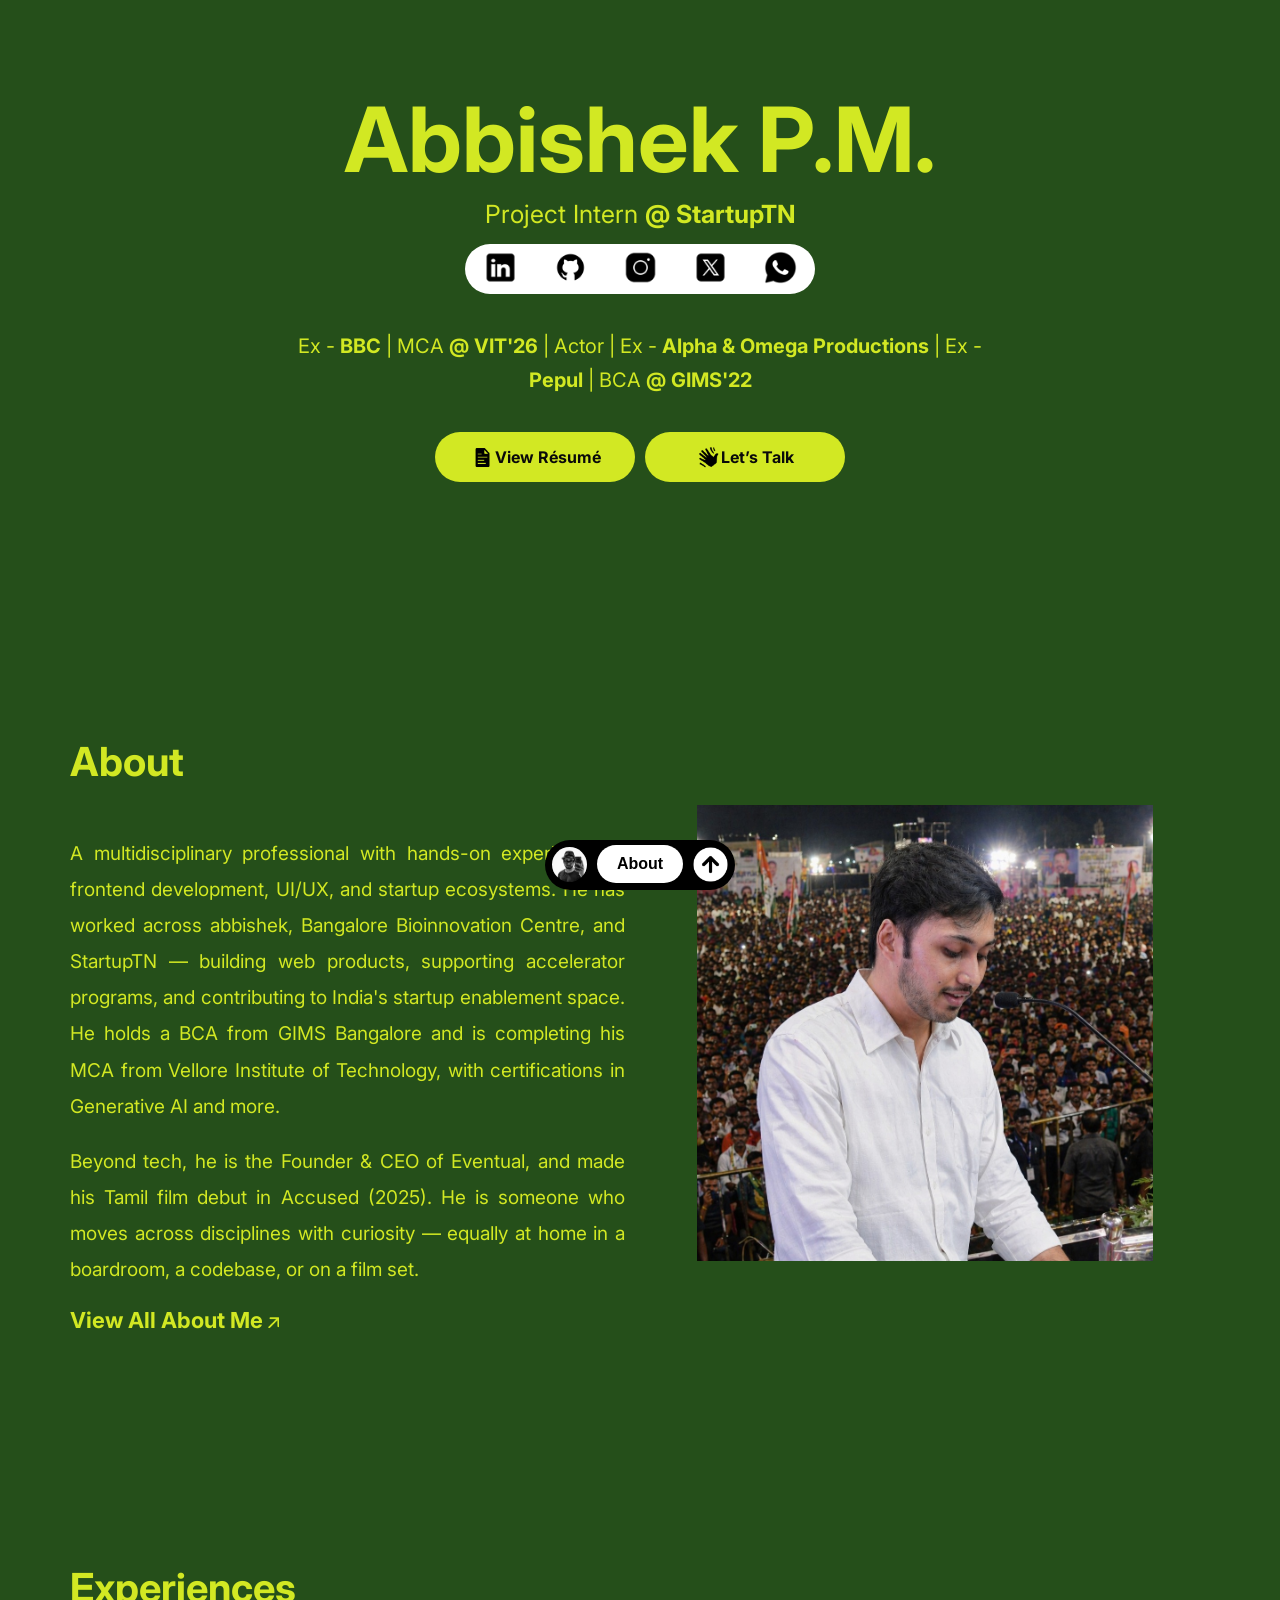
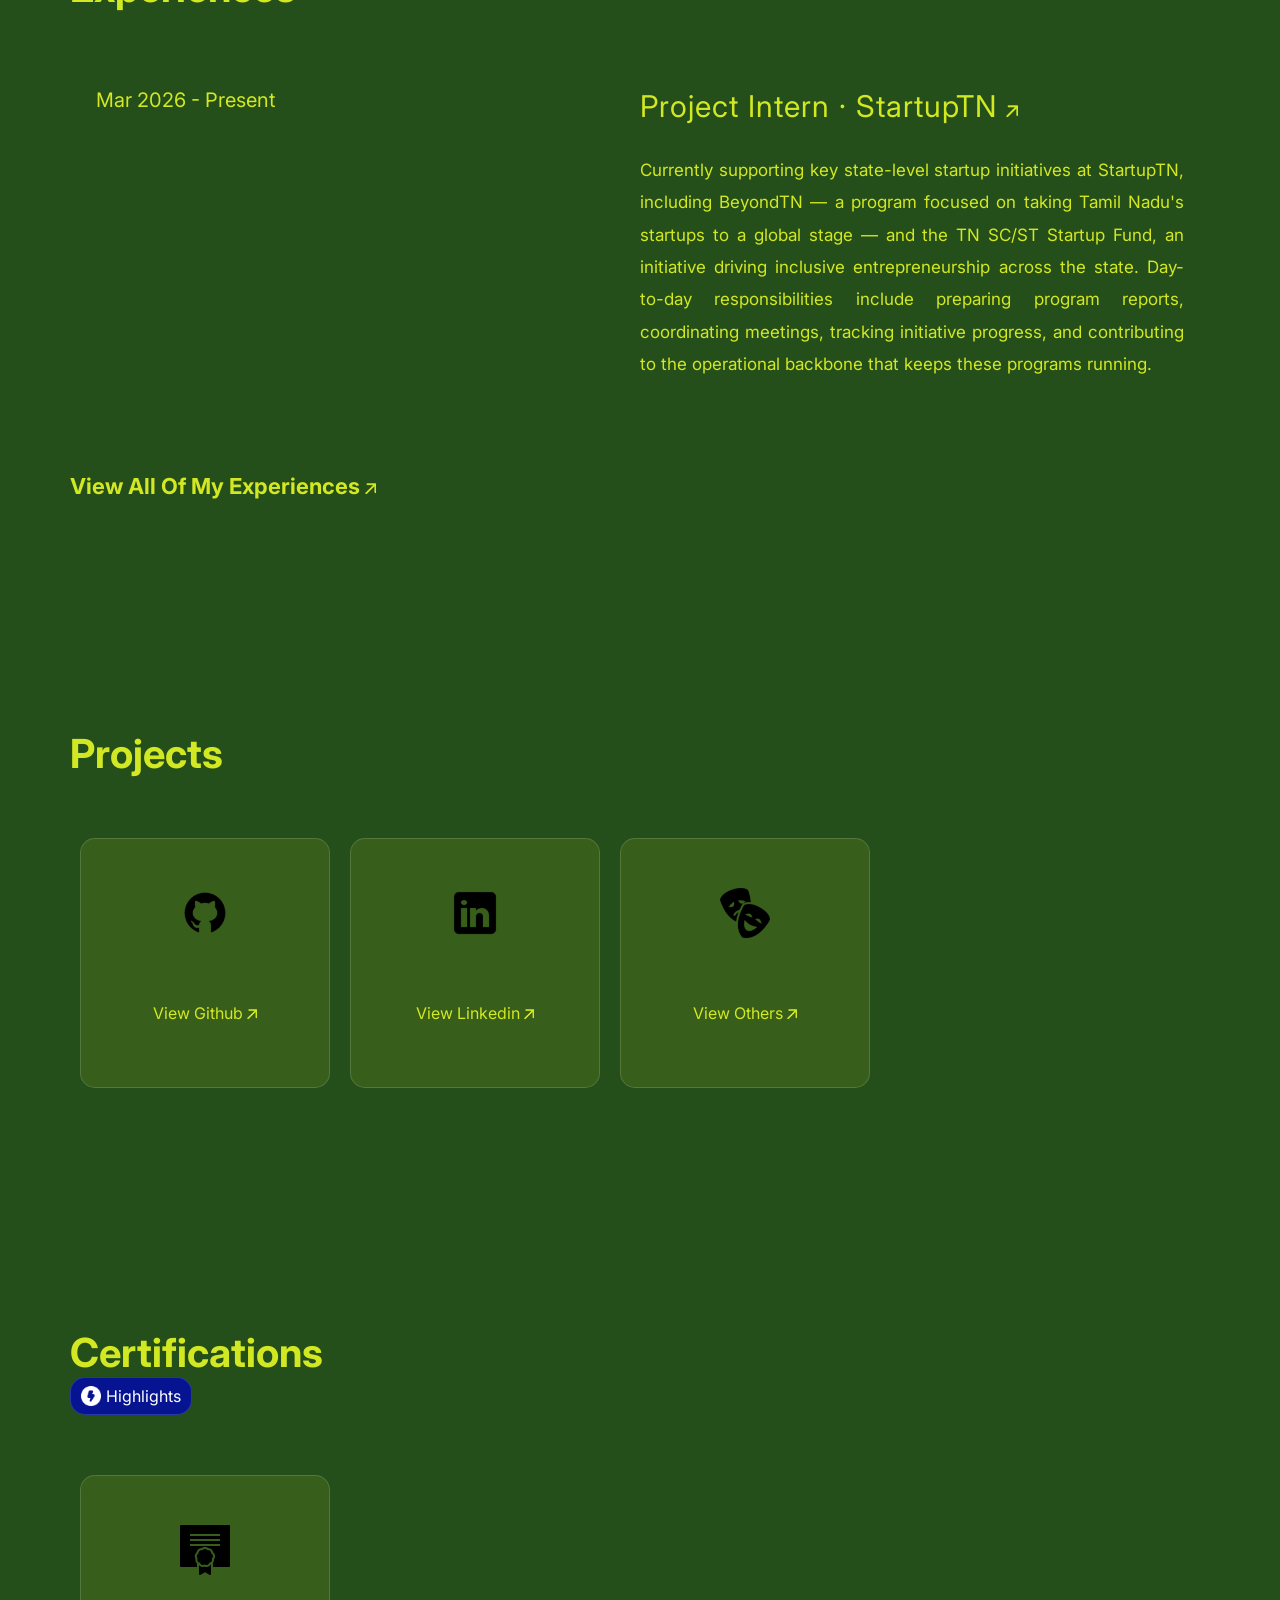
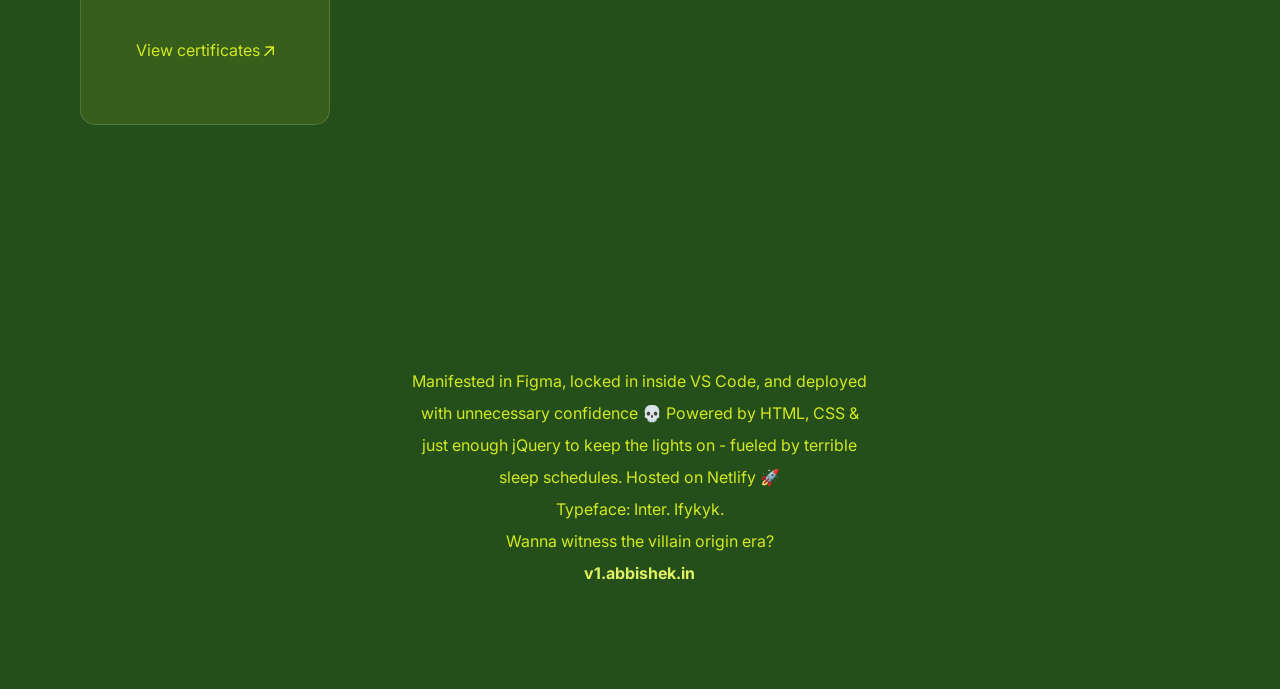
==== index.html @ d68f22e5 "new release" ====
<!DOCTYPE html>
<html lang="en">
<head>
    <meta charset="UTF-8">
    <meta http-equiv="X-UA-Compatible" content="IE=edge">
    <meta name="viewport" content="width=device-width, initial-scale=1.0">
    <title>Abbishek PM</title>
    <!-- Facebook Meta Tags -->
    <meta property="og:url" content="https://abbishek.in/">
    <meta property="og:type" content="website" />
    <meta property="og:site_name" content="Abbishek PM"/>
    <meta property="og:title" content="Abbishek PM">
    <meta property="og:description" content="Works with startups, tech, studies AI, and acts in cinema—clearly ignoring specialization advice because staying in one lane sounded boring.">
    <meta property="og:image" content="https://abbishek.in/images/banner.jpg">
	<!-- If Needed -->
	<meta property="og:locale" content="en_us" />
	<!-- ------ -->
    <!-- Twitter Meta Tags -->
    <meta name="twitter:card" content="summary_large_image">
    <meta name="twitter:domain" value="https://abbishek.in/" />
    <meta name="twitter:url" value="https://abbishek.in/" />
    <meta name="twitter:title" content="Abbishek PM">
    <meta name="twitter:description" content="Works with startups, tech, studies AI, and acts in cinema—clearly ignoring specialization advice because staying in one lane sounded boring.">
    <meta name="twitter:image" content="https://abbishek.in/images/banner.jpg" />
	<link rel="shortcut icon" href="images/favicon.ico" type="image/x-icon">
    <link rel="apple-touch-icon" href="images/apple-touch-icon.png" />
    <link rel="apple-touch-icon" sizes="57x57" href="images/apple-touch-icon-57x57.png" />
    <link rel="apple-touch-icon" sizes="72x72" href="images/apple-touch-icon-72x72.png" />
    <link rel="apple-touch-icon" sizes="76x76" href="images/apple-touch-icon-76x76.png" />
    <link rel="apple-touch-icon" sizes="114x114" href="images/apple-touch-icon-114x114.png" />
    <link rel="apple-touch-icon" sizes="120x120" href="images/apple-touch-icon-120x120.png" />
    <link rel="apple-touch-icon" sizes="144x144" href="images/apple-touch-icon-144x144.png" />
    <link rel="apple-touch-icon" sizes="152x152" href="images/apple-touch-icon-152x152.png" />
    <link rel="apple-touch-icon" sizes="180x180" href="images/apple-touch-icon-180x180.png" />
    <meta name="theme-color" content="#254F1A" />
    <link rel="stylesheet" href="styles.css">
</head>
<body>
<input type="checkbox" id="haptic-checkbox" style="display:none">
<label id="haptic-label" for="haptic-checkbox" style="display:none"></label>
    <header>
        <div class="dynamic-control">
            <div class="dynamic-island">
                <div class="dynamic-flex">
                    <a href="#" class="profile-link"><img src="images/profile.jpeg" alt="profile" draggable="false" /></a>
                    <div class="content-flex">
                        <p class="active dynamic-words">Home</p>
                        <a href="#home">Home</a>
                        <a href="#about">About</a>
                        <a href="#experience">Experience</a>
                        <a href="#projects">Projects</a>
                        <a href="#certifications">Certifications</a>
                    </div>
                    <img src="images/image.png" alt="arrow" draggable="false" class="arrow" />
                </div>
            </div>
        </div>
    </header>
    <section class="boxed-up first-section">
        <h1 id="home">Abbishek P.M.</h1>
        <p class="designation">Project Intern <a href="https://startuptn.in/" target="_blank">@ StartupTN</a></p>
        <div class="contact-content">
            <a href="https://www.linkedin.com/in/abbishekprabhu" target="_blank"><img src="images/linkedin.png" alt="Linkedin" draggable="false" /></a>
            <a href="https://www.github.com/abbishekprabhu" target="_blank"><img src="images/github.png" alt="GitHub" draggable="false" /></a>
            <a href="https://www.instagram.com/abbishekprabhu" target="_blank"><img src="images/instagram.png" alt="Instagram" draggable="false" /></a>
            <a href="https://www.x.com/abbishekoffl" target="_blank"><img src="images/x-twitter.png" alt="x-twitter" draggable="false" /></a>
            <a href="#" id="whatsapp" target="_blank"><img src="images/whatsapp.png" alt="whatsapp" draggable="false" /></a>
        </div>
        <p class="prev-exp">Ex - <a href="https://bioinnovationcentre.com/en" target="_blank" rel="noopener noreferrer">BBC</a> | MCA <a href="https://vit.ac.in/" target="_blank">@ VIT'26</a> | Actor | Ex - <span> Alpha & Omega Productions</span> | Ex - <a href="https://www.abbishek.in/" target="_blank">Pepul</a> | BCA <a href="https://gimsedu.in/">@ GIMS'22</a></p>
        <div class="main-contact-links">
            <a href="Abbishek_Resume_Updated_24092026.pdf" target="_blank"><img src="images/resume.png" alt="Resume"><p>View Résumé</p></a>
            <a href="#" id="gmail" target="_blank"><img src="images/gmail.png" alt="Gmail"><p>Let’s Talk</p></a>
        </div>
    </section>
    <section class="boxed-up second-section">
        <div class="about-div">
            <div class="aboutit">
                <h2 id="about">About</h2>
                <p>A multidisciplinary professional with hands-on experience in frontend development, UI/UX, and startup ecosystems. He has worked across abbishek, Bangalore Bioinnovation Centre, and StartupTN — building web products, supporting accelerator programs, and contributing to India's startup enablement space. He holds a BCA from GIMS Bangalore and is completing his MCA from Vellore Institute of Technology, with certifications in Generative AI and more.</p>
                <p>Beyond tech, he is the Founder & CEO of Eventual, and made his Tamil film debut in Accused (2025). He is someone who moves across disciplines with curiosity — equally at home in a boardroom, a codebase, or on a film set.</p>
                <a href="https://www.linkedin.com/in/abbishekprabhu" target="_blank">View All About Me <img src="images/right-arrow.png" alt="right-arrow" /></a>
            </div>
            <div class="about-img"><img src="images/cover.jpeg" alt="cover" /></div>
        </div>
    </section>
    <section class="boxed-up third-section">
        <h3 id="experience">Experiences</h3>
        <a href="https://startuptn.in/" target="_blank" class="exp">
            <div class="exp-period">
                <p>Mar 2026 - Present</p>
            </div>
            <div class="exp-details">
                <p>Project Intern · StartupTN&nbsp;<img src="images/right-arrow.png" alt="right-arrow" /></p>
                <p>Currently supporting key state-level startup initiatives at StartupTN, including BeyondTN — a program focused on taking Tamil Nadu's startups to a global stage — and the TN SC/ST Startup Fund, an initiative driving inclusive entrepreneurship across the state. Day-to-day responsibilities include preparing program reports, coordinating meetings, tracking initiative progress, and contributing to the operational backbone that keeps these programs running.</p>
            </div>
        </a>
        <!-- <a href="https://eventualhq.netlify.app/" target="_blank" class="exp">
            <div class="exp-period">
                <p>Jan 2024 - Present</p>
            </div>
            <div class="exp-details">
                <p>Founder & CEO · Eventual&nbsp;<img src="images/right-arrow.png" alt="right-arrow" /></p>
                <p>Eventual is redefining real-life social interactions—because meeting people shouldn’t feel like a job interview. 🚀 We help you connect effortlessly at events, social gatherings, and professional meetups without the awkwardness of swiping or small talk rehearsals. Whether you're an introvert, extrovert, or somewhere in between, we make real-world networking fun, easy, and actually useful. Ready to touch grass? 🌿</p>
            </div>
        </a> -->
        <a href="https://www.linkedin.com/in/abbishekprabhu/details/experience/" target="_blank" class="view-all-exp-link">View All Of My Experiences <img src="images/right-arrow.png" alt="right-arrow" /></a>
    </section>
    <section class="boxed-up fourth-section">
        <h4 id="projects">Projects</h4>
        <div class="all-projects">
            <a href="https://www.github.com/abbishekprabhu" target="_blank">
                <img src="images/github.png" alt="github" />
                <p>View Github <img src="images/right-arrow.png" alt="right-arrow" /></p>
            </a>
            <a href="https://www.linkedin.com/in/abbishekprabhu/details/projects" target="_blank">
                <img src="images/linkedin.png" alt="linkedin" />
                <p>View Linkedin <img src="images/right-arrow.png" alt="right-arrow" /></p>
            </a>
            <a href="https://www.abbishek.in/acting" target="_blank">
                <img src="images/acting.png" alt="linkedin" />
                <p>View Others <img src="images/right-arrow.png" alt="right-arrow" /></p>
            </a>
        </div>
    </section>
    <section class="boxed-up fifth-section">
        <h5 id="certifications">Certifications</h5>
        <p class="highlights"><img src="images/thunder.png" alt="higlights" />Highlights</p>
        <div class="all-projects top-la-gap-uh">
            <a href="https://www.linkedin.com/in/abbishekprabhu/details/certifications/" target="_blank">
                <img src="images/certificate.png" alt="linkedin" />
                <p>View certificates <img src="images/right-arrow.png" alt="right-arrow" /></p>
            </a>
        </div>
    </section>
<footer>
  Manifested in Figma, locked in inside VS Code, and deployed with unnecessary confidence 💀  
  Powered by HTML, CSS & just enough jQuery to keep the lights on - fueled by terrible sleep schedules.  
  Hosted on Netlify 🚀  
  <span style="display: block;">Typeface: Inter. Ifykyk.</span>  
  <span>Wanna witness the villain origin era? 
    <a href="https://v1.abbishek.in" target="_blank" style="display: block; text-decoration: none; color: var(--third-color); font-weight: bold;">v1.abbishek.in</a>
  </span>
</footer>    <script src="https://cdnjs.cloudflare.com/ajax/libs/jquery/3.3.1/jquery.min.js"></script>
    <!-- <script>
        $(document).ready(function() {
            function updateSectionTitle() {
                var compensation = $(window).height() / 1;
                var home = ($('#home').offset().top) - compensation;
                var About = ($('#about').offset().top) - compensation;
                var experience = ($('#experience').offset().top) - compensation;
                var projects = ($('#projects').offset().top) - compensation;
                var certifications = ($('#certifications').offset().top) - compensation;
                var footer = ($('footer').offset().top) - compensation;
                var scrollPos = $(document).scrollTop();
    
                var newText = '';
                if (scrollPos < About) {
                    newText = 'Home';
                } else if (scrollPos >= About && scrollPos < experience) {
                    newText = 'About';
                } else if (scrollPos >= experience && scrollPos < projects) {
                    newText = 'Experience';
                } else if (scrollPos >= projects && scrollPos < certifications) {
                    newText = 'Projects';
                } else if (scrollPos >= certifications && scrollPos < footer) {
                    newText = 'Certifications';
                } else {
                    newText = 'Thank you :)';
                }
    
                var $sectionTitle = $('.dynamic-words');
    
                if ($sectionTitle.text() !== newText) {
                    $sectionTitle.addClass('fade-out');
    
                    setTimeout(function() {
                        $sectionTitle.text(newText).removeClass('fade-out').addClass('fade-in');
                    }, 300); // match the duration of the fade-out transition
    
                    setTimeout(function() {
                        $sectionTitle.removeClass('fade-in');
                    }, 600); // complete fade-in transition
                }
            }
            updateSectionTitle();
    
            $(document).scroll(function() {
                updateSectionTitle();
            });
        });
        
        // -------------------------------------

        $(document).ready(function() {
    // Function to toggle animation on arrow and dynamic island
    function toggleAnimation() {
        $('.arrow').toggleClass('animate');
        $('.dynamic-island').toggleClass('animate');
    }

    // Event listener for clicking on the arrow or dynamic-control
    $('.arrow, .dynamic-control').click(function(event) {
        event.stopPropagation(); // Prevent the event from bubbling up to the body
        toggleAnimation();
    });

    // Event listener for clicking on the body to reverse the animation
    $('body').click(function() {
        if ($('.dynamic-island').hasClass('animate')) {
            toggleAnimation();
        }
    });
});
    </script> -->
<script>
    const trigger = () => {
        if ('vibrate' in navigator) navigator.vibrate(8); // Android
        else document.getElementById('haptic-label').click(); // iOS
    }

    $(document).ready(function() {

        $('a, button').on('click', function() {
            trigger();
        });

        // -------------------------------------

        function updateSectionTitle() {
            var compensation = $(window).height() / 1;
            var home = ($('#home').offset().top) - compensation;
            var About = ($('#about').offset().top) - compensation;
            var experience = ($('#experience').offset().top) - compensation;
            var projects = ($('#projects').offset().top) - compensation;
            var certifications = ($('#certifications').offset().top) - compensation;
            var footer = ($('footer').offset().top) - compensation;
            var scrollPos = $(document).scrollTop();

            var newText = '';
            if (scrollPos < About) {
                newText = 'Home';
            } else if (scrollPos >= About && scrollPos < experience) {
                newText = 'About';
            } else if (scrollPos >= experience && scrollPos < projects) {
                newText = 'Experience';
            } else if (scrollPos >= projects && scrollPos < certifications) {
                newText = 'Projects';
            } else if (scrollPos >= certifications && scrollPos < footer) {
                newText = 'Certifications';
            } else {
                newText = 'Thank you :)';
            }

            var $sectionTitle = $('.dynamic-words');

            if ($sectionTitle.text() !== newText) {
                $sectionTitle.addClass('fade-out');

                setTimeout(function() {
                    $sectionTitle.text(newText).removeClass('fade-out').addClass('fade-in');
                }, 300);

                setTimeout(function() {
                    $sectionTitle.removeClass('fade-in');
                }, 600);
            }
        }
        updateSectionTitle();

        $(document).scroll(function() {
            updateSectionTitle();
        });

        // -------------------------------------

        function toggleAnimation() {
            $('.arrow').toggleClass('animate');
            $('.dynamic-island').toggleClass('animate');
        }

        // Haptic on arrow and dynamic-control click
        $('.arrow, .dynamic-control').click(function(event) {
            event.stopPropagation();
            trigger();
            toggleAnimation();
        });

        $('body').click(function() {
            if ($('.dynamic-island').hasClass('animate')) {
                toggleAnimation();
            }
        });

    });
</script>
<script>
        const whatsappButton = document.getElementById("whatsapp"),
    gmailButton = document.getElementById("gmail"),
    whatsappNumber = "+919611631086",
    whatsappText = "Hi Abbishek, I am",
    gmailAddress = "abbishekpm@gmail.com",
    gmailSubject = "Job Opportunity in [Your Company Name]",
    gmailBody = "Hello Abbishek, ";
whatsappButton.addEventListener("click", function () {
    let e = `https://wa.me/+919611631086?text=${encodeURIComponent("Hi Abbishek, I am")}`;
    window.open(e, "_blank");
}),
    gmailButton.addEventListener("click", function () {
        let e = `mailto:abbishekpm@gmail.com?subject=${encodeURIComponent("Job Opportunity in [Your Company Name]")}&body=${encodeURIComponent("Hello Abbishek, ")}`;
        window.open(e, "_blank");
    });
    </script>
    <script>
         document.addEventListener("contextmenu", (e) => e.preventDefault()),
    document.addEventListener("keydown", function (e) {
        e.ctrlKey && 83 === e.keyCode && e.preventDefault();
    }),
    document.addEventListener("keydown", function (e) {
        e.metaKey && 83 === e.keyCode && e.preventDefault();
    });

    </script>
</body>
</html>
---- styles.css ----
@import url('https://fonts.googleapis.com/css2?family=Inter:ital,opsz,wght@0,14..32,100..900;1,14..32,100..900&display=swap');

*, ::after, ::before
{
box-sizing: border-box;
}
html, body
{
    margin: 0;
    padding: 0;
		scroll-behavior: smooth;
}
:root
{
    --primary-color:#D2E823;
    --secondary-color:#254F1A;
    --third-color: #E0F162;
    --fourth-color: #0a0a0a;
    --fifth-color: #fff;
    --primary-background: #254F1A;
    --secondary-background:#D2E823;
    --third-background: #fff;
    --fourth-background: rgba(210, 232, 35, 0.1);
    --fifth-background: #061492;
    --border-background: rgba(255, 255, 255, 0.15);
}
body
{
    font-family: 'Inter', sans-serif;
    color: var(--primary-color);
    background: var(--primary-background)
}
.boxed-up {
    width: 100%;
    margin-left: auto;
    margin-right: auto;
    overflow: hidden;
  }
@media (min-width: 280px) {
    .boxed-up {
      max-width: 279px;
    }
}
@media (min-width: 375px) {
    .boxed-up {
      max-width: 340px;
    }
}
@media (min-width: 480px) {
    .boxed-up {
      max-width: 440px;
    }
}
  @media (min-width: 576px) {
    .boxed-up {
      max-width: 540px;
    }
  }
  @media (min-width: 768px) {
    .boxed-up {
      max-width: 720px;
    }
  }
  @media (min-width: 992px) {
    .boxed-up {
      max-width: 960px;
    }
  }
  @media (min-width: 1200px) {
    .boxed-up {
      max-width: 1140px;
    }
  }
  @media (min-width: 1400px) {
    .boxed-up {
      max-width: 1320px;
    }
  }
  /* --------------------------------------------- */
  .dynamic-control
{
    position: fixed;
    bottom: 0;
    text-align: center;
    text-align: -webkit-center;
    margin: 10px auto 10px auto;
    left: 0;
    right: 0;
    width: fit-content;
}
.dynamic-island
{
    background: black;
    width: auto;
    height: 50px;
    overflow: hidden;
    border-radius: 25px;
    transition: width 0.4s ease, height 0.4s ease, all 700ms cubic-bezier(0.32, 0.7, 0.22, 1.2);
    animation: growIn 0.3s ease-in-out;
    transform: scale(1);
}
.dynamic-island.animate {
    transition: all 700ms cubic-bezier(0.32, 0.7, 0.22, 1.2);
    transform: scale(1.07);
    width: 400px;
    height: 250px;
}
.dynamic-island:hover
{
    transform: scale(1.05);
    transition: all 700ms cubic-bezier(0.32, 0.7, 0.22, 1.2);
}
@keyframes growIn {
    from {
      width: 0;
      height: 0;
    }
    to {
      width: auto;
      height: 50px;
    }
  }
.dynamic-flex
{
    display: flex;
    justify-content: center;
    align-items: center;
}
.profile-link
{
    text-decoration: none;
    margin: 7px auto auto 7px;
}
.profile-link img
{
    width: 35px;
    border-radius: 100%;
}
.content-flex
{
    display: flex;
    justify-items: center;
    align-items: center;
    flex-direction: column;
    width: 100%;
}
.content-flex a
{
    text-decoration: none;
    color: white;
    font-family: sans-serif;
    margin-top: 7px;
    width: 100%;
    align-content: center;
    height: 30px;
    transform: scale(1);
    transition: all 700ms cubic-bezier(0.32, 0.7, 0.22, 1.2);
}
.content-flex a:hover
{
    background: #fff;
    color: #0a0a0a;
    transform: scale(1.1);
    transition: all 700ms cubic-bezier(0.32, 0.7, 0.22, 1.2);
    border-radius: 50px;
}
.arrow
{
    margin: 7px 7px auto auto;
    width: 35px;
    cursor: pointer;
    transition: transform 0.4s ease;
}
.arrow.animate {
    transform: rotate(180deg);
    
}
.active
{
    font-family: sans-serif;
    background: white;
    color: black;
    font-weight: bold;
    margin: 5px 10px;
    padding: 10px 20px;
    border-radius: 100px;
    transition: 0.2s linear;
    cursor: default;
}

.dynamic-words {
    font-family: sans-serif;
    background: white;
    color: black;
    font-weight: bold;
    margin: 5px 10px;
    padding: 10px 20px;
    border-radius: 100px;
    transform-origin: center;
    transition: transform 0.3s ease, opacity 0.3s ease;
    opacity: 1;
    transform: scale(1);
}

.dynamic-words.fade-out {
    transform: scale(0.8);
    opacity: 0;
}

.dynamic-words.fade-in {
    transform: scale(1);
    opacity: 1;
}
  /* --------------------------------------------- */
.first-section
{
  margin: 80px auto 200px auto;
}
.second-section, .third-section, .fourth-section, .fifth-section
{
  margin: 230px auto;
}
h1
{
  font-size: 90px;
  text-align: center;
  margin: 5px auto;
}
.designation
{
  text-align: center;
  font-size: 25px;
  margin: 0;
}
.designation a
{
  text-decoration: none;
  color: var(--primary-color);
  font-weight: bold;
  cursor: pointer;
}
.contact-content
{
  display: flex;
  justify-content: space-around;
  align-items: center;
  background: var(--third-background);
  width: 350px;
  margin: 15px auto;
  min-height: 50px;
  border-radius: 100px;
}
.contact-content a
{
  text-decoration: none;
}
.contact-content a img
{
  width: 33px;
}
.prev-exp
{
  font-size: 20px;
  text-align: center;
  width: 60%;
  margin: 35px auto;
  line-height: 1.7;
}
.prev-exp a,.prev-exp span
{
  text-decoration: none;
  color: var(--primary-color);
  font-weight: bold;
  cursor: pointer;
}
.main-contact-links
{
  display: flex;
  justify-content: center;
  align-items: center;
  margin: 25px 0px;
}
.main-contact-links a
{
  display: flex;
  justify-content: center;
  align-items: center;
  text-decoration: none;
  color: var(--fourth-color);
  background: var(--secondary-background);
  min-width: 200px;
  min-height: 50px;
  border-radius: 100px;
  margin: 0px 5px;
  transition: 0.2s linear;
}
.main-contact-links a:hover
{
  background: var(--third-background);
  transition: 0.2s linear;
}
.main-contact-links a img
{
  width: 25px;
}

.main-contact-links a p
{
  margin: 0;
  font-weight: bold;
}
h2, h3, h4, h5
{
  font-size: 40px;
  margin: 0 0 50px 0;
}
.about-div
{
  display: flex;
  justify-content: center;
  align-items: center;
}
.aboutit
{
width: 50%;
padding: 0px 15px 0px 0px;
}
.aboutit p
{
  font-size: 19px;
  line-height: 1.9;
  text-align: justify;
}
.about-img
{
  width: 50%;
  text-align: center;
}
.about-img img
{
  width: 80%;
}
.aboutit a, .view-all-exp-link
{
  text-decoration: none;
  color: var(--primary-color);
  font-weight: 700;
  font-size: 22px;
  transition: 0.2s linear;

}
.aboutit a:hover, .view-all-exp-link:hover
{
  color: var(--fifth-color);
  transition: 0.2s linear;
}
.aboutit a:hover img, .view-all-exp-link:hover img
{
  filter: brightness(0) saturate(100%) invert(100%) sepia(0%) saturate(1%) hue-rotate(271deg) brightness(105%) contrast(101%);
  transform: translate3d(5px, -5px, 0px);
  transition: 0.2s linear;
}
.aboutit a img, .view-all-exp-link img
{
  width: 11px;
  transition: 0.2s linear;
}
.exp
{
  display: flex;
  justify-content: center;
  align-items: flex-start;
  margin: 0px 0px 50px 0px;
  transition: 0.2s linear;
  cursor: pointer;
  padding: 25px;
  border-radius: 35px;
  text-decoration: none;
  color: var(--primary-color);
  border: solid 0.5px var(--primary-background);
}
.exp:hover
{
  background: var(--fourth-background);
  transition: 0.2s linear;
  border-radius: 35px;
  border: solid 0.5px var(--border-background);
}
.exp:hover .exp-details p img
{
  transform: translate3d(5px, -5px, 0px);
  transition: 0.2s linear;
}
.exp-period, .exp-details
{
  width: 50%;
}
.exp-details p img
{
  width: 12px;
  transition: 0.2s linear;
}
.exp-period p
{
  font-size: 20px;
  margin-top: 0;
}
.exp-details p:first-child
{
  font-size: 30px;
  margin-top: 0;
  letter-spacing: 1px;
  transition: 0.2s linear;
}
.exp-details p:last-child
{
  font-size: 17px;
  margin-top: 0;
  line-height: 1.9;
  text-align: justify;
}
.all-projects
{
  display: flex;
  justify-content: flex-start;
  align-items: center;
  transition: 0.2s linear;
}
.all-projects a
{
  display: flex;
  justify-content: space-evenly;
  align-items: center;
  flex-direction: column;
  text-decoration: none;
  color: var(--primary-color);
  margin: 10px;
  background: var(--fourth-background);
  width: 250px;
  height: 250px;
  border-radius: 15px;
  border: solid 0.5px var(--border-background);
  transition: 0.2s linear;
}
.all-projects a:hover
{
  background: var(--border-background);
  transform: translateY(-25px);
  transition: 0.2s linear;
}
.all-projects a p
{
  transition: 0.2s linear;
}
.all-projects a:hover p
{
  color: var(--fourth-color);
  transition: 0.2s linear;
}
.all-projects a:hover p img
{
  filter: brightness(0) saturate(100%) invert(0%) sepia(100%) saturate(0%) hue-rotate(244deg) brightness(97%) contrast(103%);
  transition: 0.2s linear;
  transform: translate3d(2px, -2px, 0px);
}
.all-projects a img
{
  width: 50px;
}
.all-projects p img
{
  width: 10px;
  transition: 0.2s linear;

}
.highlights
{
  background: var(--fifth-background);
  color: var(--fifth-color);
  display: flex;
  justify-content: flex-start;
  align-items: center;
  width: fit-content;
  padding: 8px 10px;
  border-radius: 15px;
  margin: 0;
  border: solid 0.5px var(--border-background);
  transition: 0.2s linear;
}
.highlights img
{
  width: 20px;
  margin: 0px 5px 0px 0px;
  transition: 0.2s linear;
}
.highlights:hover img
{
    animation: spin 2s linear infinite;
    transition: 0.2s linear;
}
@keyframes spin {
  from {
    transform: rotateY(0deg);
  }

  to {
    transform: rotateY(360deg);
  }
}
h5
{
  margin-bottom: 0px;
}
.top-la-gap-uh
{
  margin-top: 50px;
}
footer
{
    text-align: center;
    width: 36%;
    line-height: 2;
    margin: auto auto 100px auto;
}
@media (max-width: 1200px) {
  footer
  {
    width: 43%;
  }
  .prev-exp
  {
    width: 70%;
  }
  .aboutit p 
  {
    font-size: 16px;
  }
  .aboutit a, .view-all-exp-link 
  {
    font-size: 18px;
  }
  .about-img img {
    width: 90%;
}
}
@media (max-width: 992px)
{
  .prev-exp 
    {
        width: 83%;
    }
    .about-div
    {
      display: block;
    }
    .aboutit, .about-img
    {
      width: 100%;
      margin: 50px 0;
    }
    .about-img img
    {
      width: 60%;
    }
    .exp
    {
      display: block;
    }
    .exp-period, .exp-details
    {
      width: 100%;
    }
    .second-section, .third-section, .fourth-section, .fifth-section 
    {
    margin: 100px auto;
    }
    footer 
    {
      width: 51%;
    }
    .first-section 
    {
    margin: 80px auto 100px auto;
    }
}
@media (max-width: 768px)
{
  h1 
  {
    font-size: 50px;
  }
  .designation 
  {
    font-size: 17px;
  }
  .contact-content a img 
  {
    width: 20px;
  }
  .contact-content 
  {
    width: 220px;
    min-height: 35px;
  }
  .prev-exp 
  {
    font-size: 14px;
    margin: 10px auto;
  }
  .main-contact-links a 
  {
    min-width: 150px;
    min-height: 40px;
  }
  .main-contact-links a p 
  {
    font-size: 14px;
  }
  .main-contact-links a img 
  {
    width: 20px;
  }
    .aboutit p 
    {
      font-size: 14px;
    }
    .aboutit a, .view-all-exp-link 
    {
        font-size: 16px;
    }
    .about-img img 
    {
        width: 100%;
    }
    h2, h3, h4, h5 
    {
    font-size: 30px;
    margin: 0 0 25px 0;
    }
    .second-section, .third-section, .fourth-section, .fifth-section 
    {
        margin: 50px auto;
    }
    .exp-period p 
    {
    font-size: 15px;
    }
    .exp-details p:first-child 
    {
    font-size: 20px;
    }
    .exp-details p img 
    {
    width: 10px;
    }
    .aboutit a img, .view-all-exp-link img 
    {
    width: 9px;
    }
    .exp-details p:last-child 
    {
    font-size: 13px;
    }
    .exp
    {
      margin: 0px 0px 15px 0px;
    }
    .all-projects
    {
      flex-wrap: wrap;
    }
    footer
    {
      font-size: 12px;
    }
    .all-projects a p 
    {
    font-size: 12px;
    }
    .all-projects p img 
    {
    width: 7px;
    }
    .highlights
    {
      font-size: 12px
    }
    .highlights img
    {
      width: 15px;
    }
}
 @media (max-width: 576px)
{
  .prev-exp 
  {
        font-size: 15px;
  }
     .all-projects 
     {
      justify-content: center;
    }
    h2, h3, h4, h5
    {
      text-align: center;
    }
    .highlights
    {
      margin: auto;
    }
    h5 
    {
      margin: 0;
    }
    footer 
    {
      width: 67%;
    }
  }
  @media (max-width: 480px)
  {
    .prev-exp 
    {
        width: 100%;
        font-size: 14px;
    }
    .aboutit, .about-img
    {
      text-align: center;
    }
    .view-all-exp-link
    {
      text-align: center;
      width: 100%;
      display: block;
    }
    .exp
    {
      border: solid 0.5px var(--border-background);
    }
    footer
    {
      width: 80%;
    }
    .aboutit
    {
      padding: 0;
    }
    iframe
    {
      width: 100%;
    }
  }
  @media (max-width: 375px) 
  {
    h1 
    {
      font-size: 30px;
    }
    .designation 
    {
        font-size: 11px;
    }
    .prev-exp 
    {
      font-size: 11px;
    }
    .main-contact-links a 
    {
        min-width: 110px;
        min-height: 30px;
    }
    .main-contact-links a p 
    {
        font-size: 10px;
    }
    .main-contact-links a img 
    {
        width: 15px;
    }
    .aboutit p 
    {
        font-size: 11px;
    }
    .aboutit a, .view-all-exp-link 
    {
        font-size: 13px;
    }
    .aboutit a img, .view-all-exp-link img 
    {
        width: 6px;
    }
    .exp-period p 
    {
        font-size: 12px;
    }
    .exp-details p:first-child 
    {
        font-size: 14px;
    }
    .exp-details p:last-child 
    {
        font-size: 11px;
    }
    .exp-details p img 
    {
        width: 7px;
    }
    footer 
    {
        width: 100%;
    }
  }
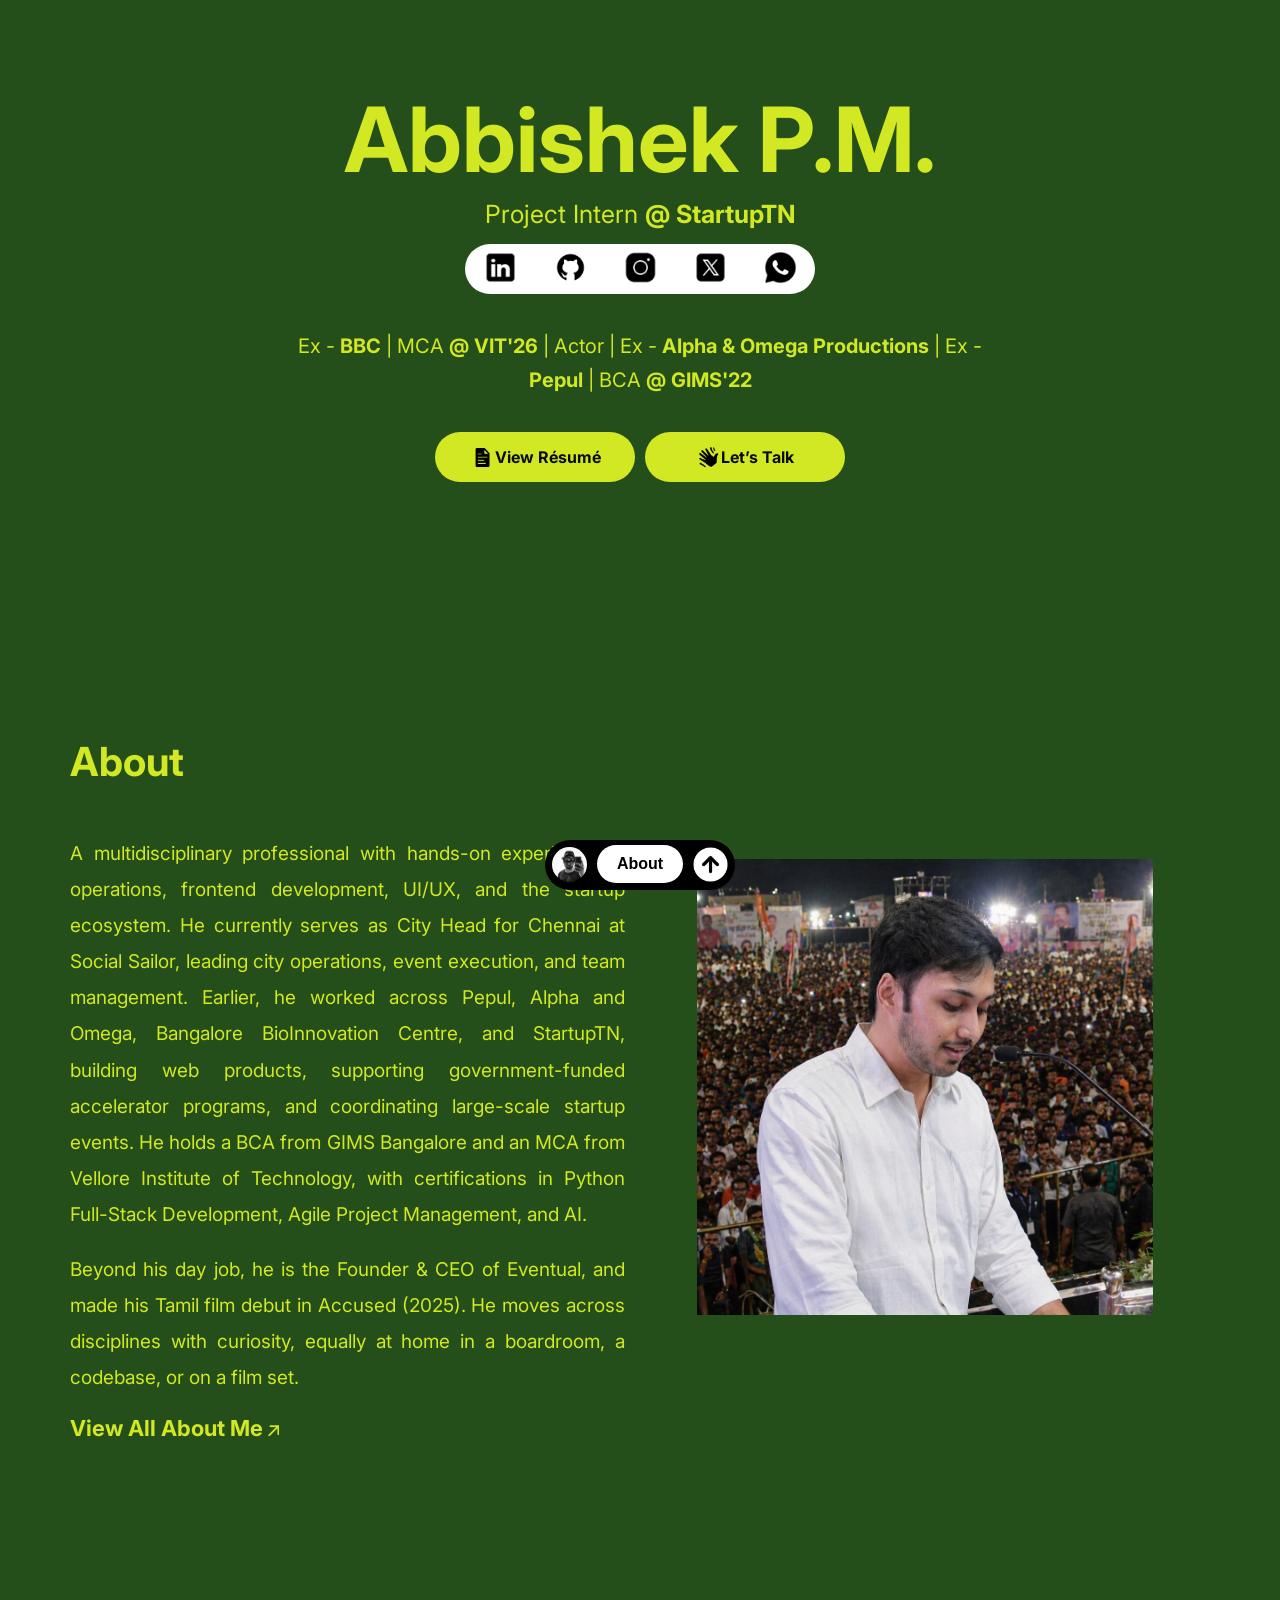
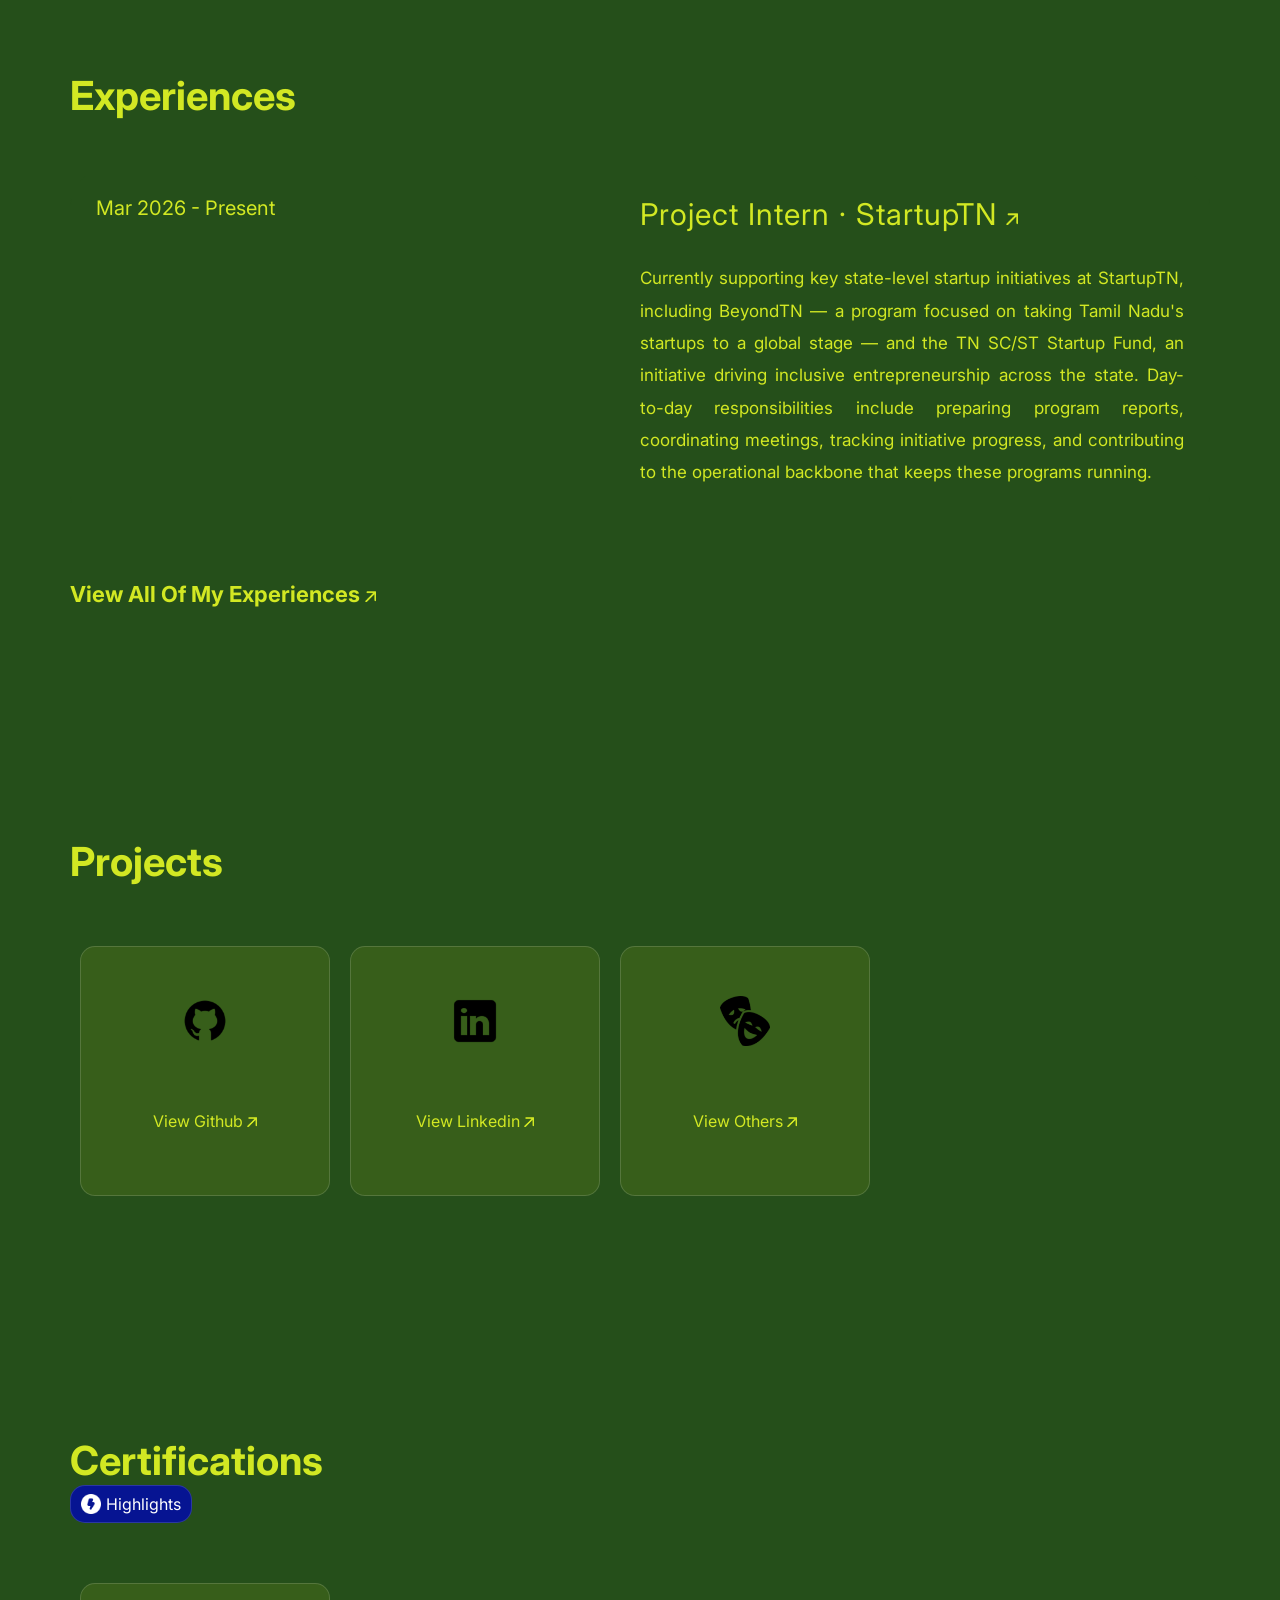
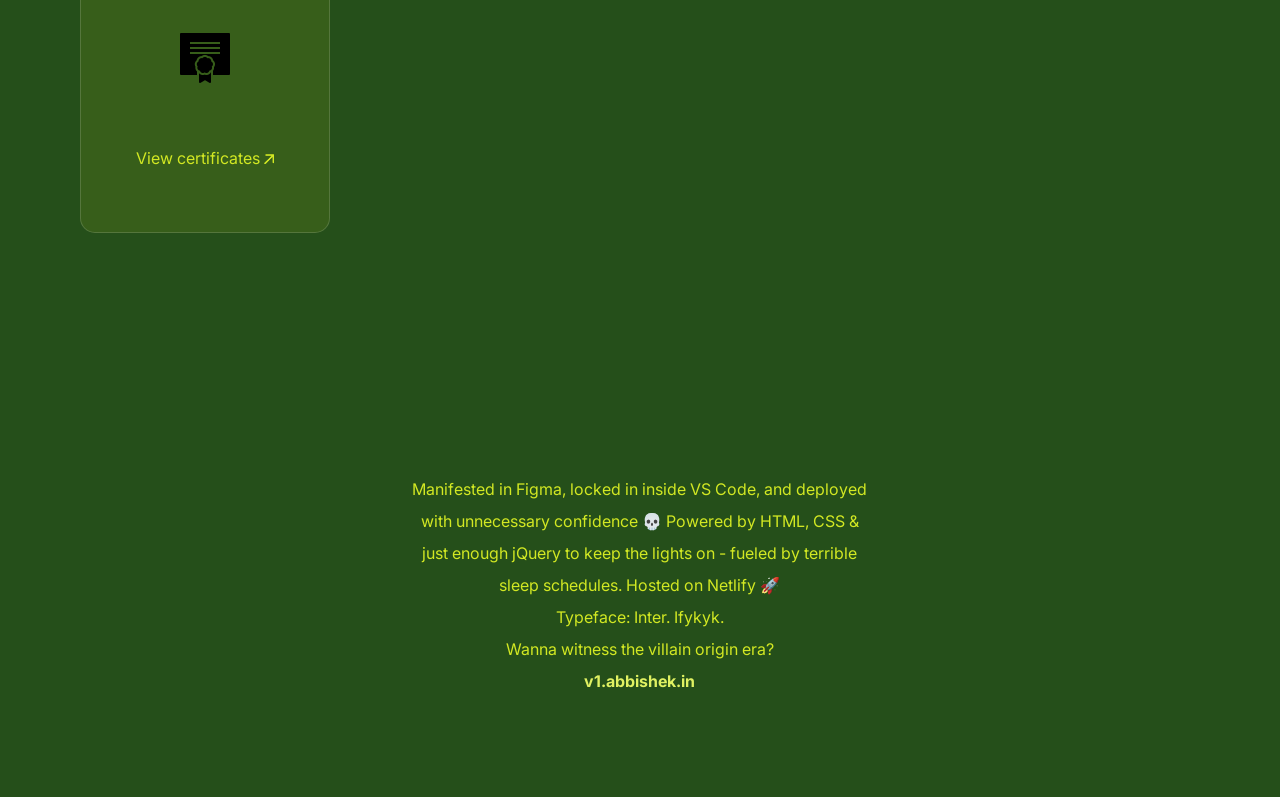
==== commit 1c5c2bb4: "new release" ====
--- a/index.html
+++ b/index.html
@@ -76,8 +76,8 @@
         <div class="about-div">
             <div class="aboutit">
                 <h2 id="about">About</h2>
-                <p>A multidisciplinary professional with hands-on experience in frontend development, UI/UX, and startup ecosystems. He has worked across abbishek, Bangalore Bioinnovation Centre, and StartupTN — building web products, supporting accelerator programs, and contributing to India's startup enablement space. He holds a BCA from GIMS Bangalore and is completing his MCA from Vellore Institute of Technology, with certifications in Generative AI and more.</p>
-                <p>Beyond tech, he is the Founder & CEO of Eventual, and made his Tamil film debut in Accused (2025). He is someone who moves across disciplines with curiosity — equally at home in a boardroom, a codebase, or on a film set.</p>
+                <p>A multidisciplinary professional with hands-on experience in operations, frontend development, UI/UX, and the startup ecosystem. He currently serves as City Head for Chennai at Social Sailor, leading city operations, event execution, and team management. Earlier, he worked across Pepul, Alpha and Omega, Bangalore BioInnovation Centre, and StartupTN, building web products, supporting government-funded accelerator programs, and coordinating large-scale startup events. He holds a BCA from GIMS Bangalore and an MCA from Vellore Institute of Technology, with certifications in Python Full-Stack Development, Agile Project Management, and AI.</p>
+                <p>Beyond his day job, he is the Founder & CEO of Eventual, and made his Tamil film debut in Accused (2025). He moves across disciplines with curiosity, equally at home in a boardroom, a codebase, or on a film set.</p>
                 <a href="https://www.linkedin.com/in/abbishekprabhu" target="_blank">View All About Me <img src="images/right-arrow.png" alt="right-arrow" /></a>
             </div>
             <div class="about-img"><img src="images/cover.jpeg" alt="cover" /></div>
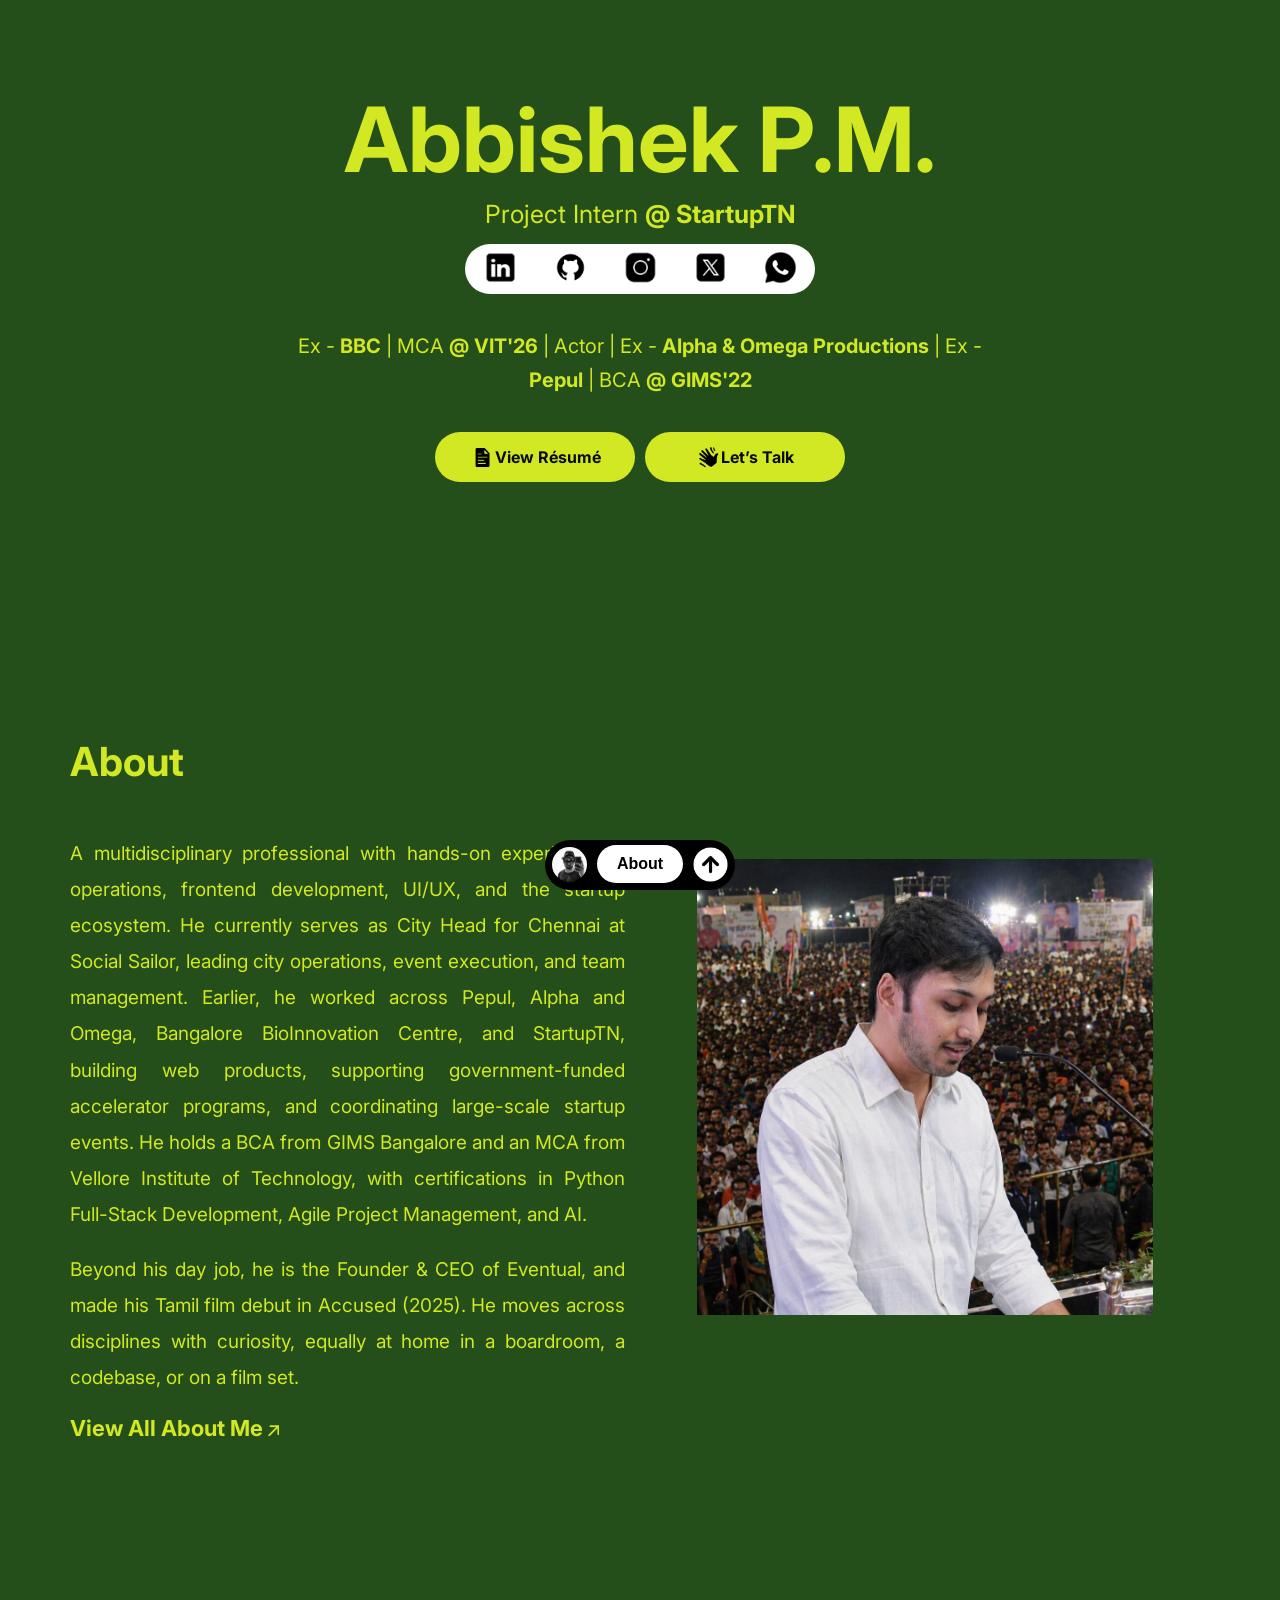
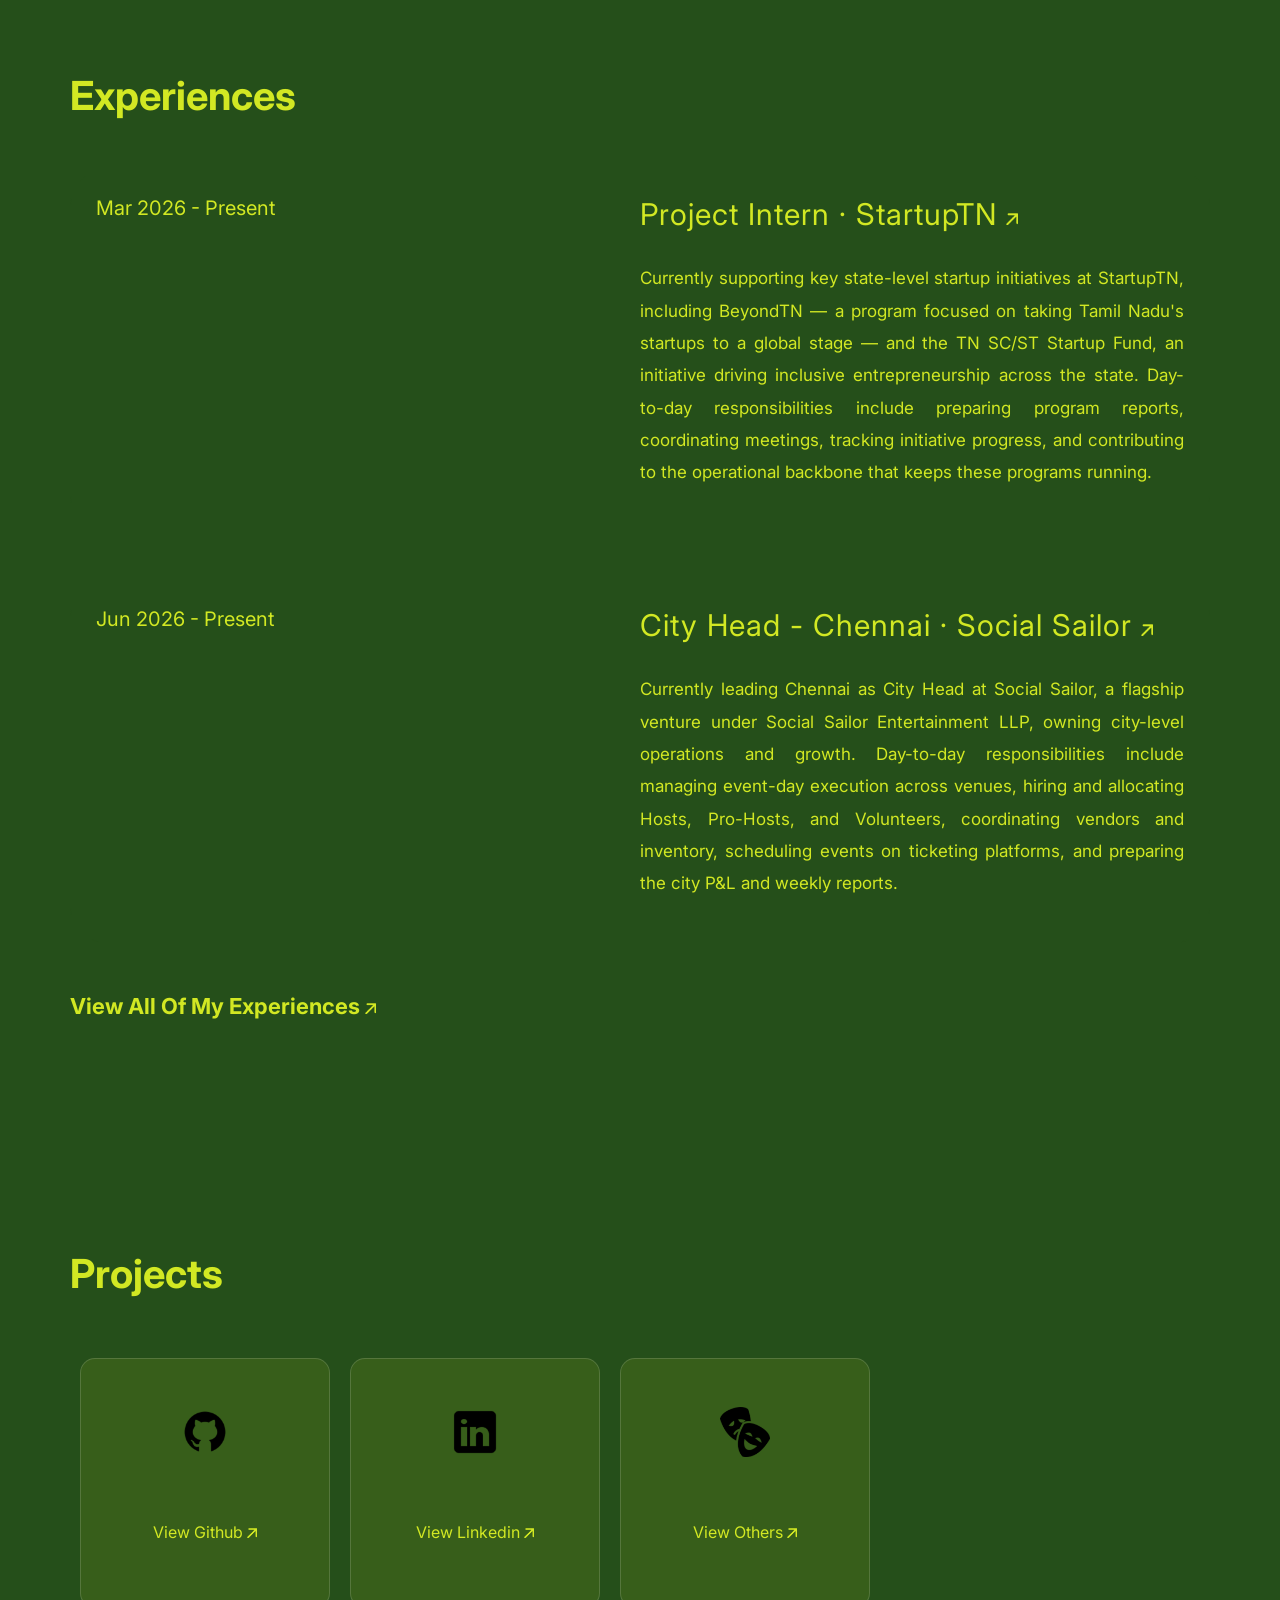
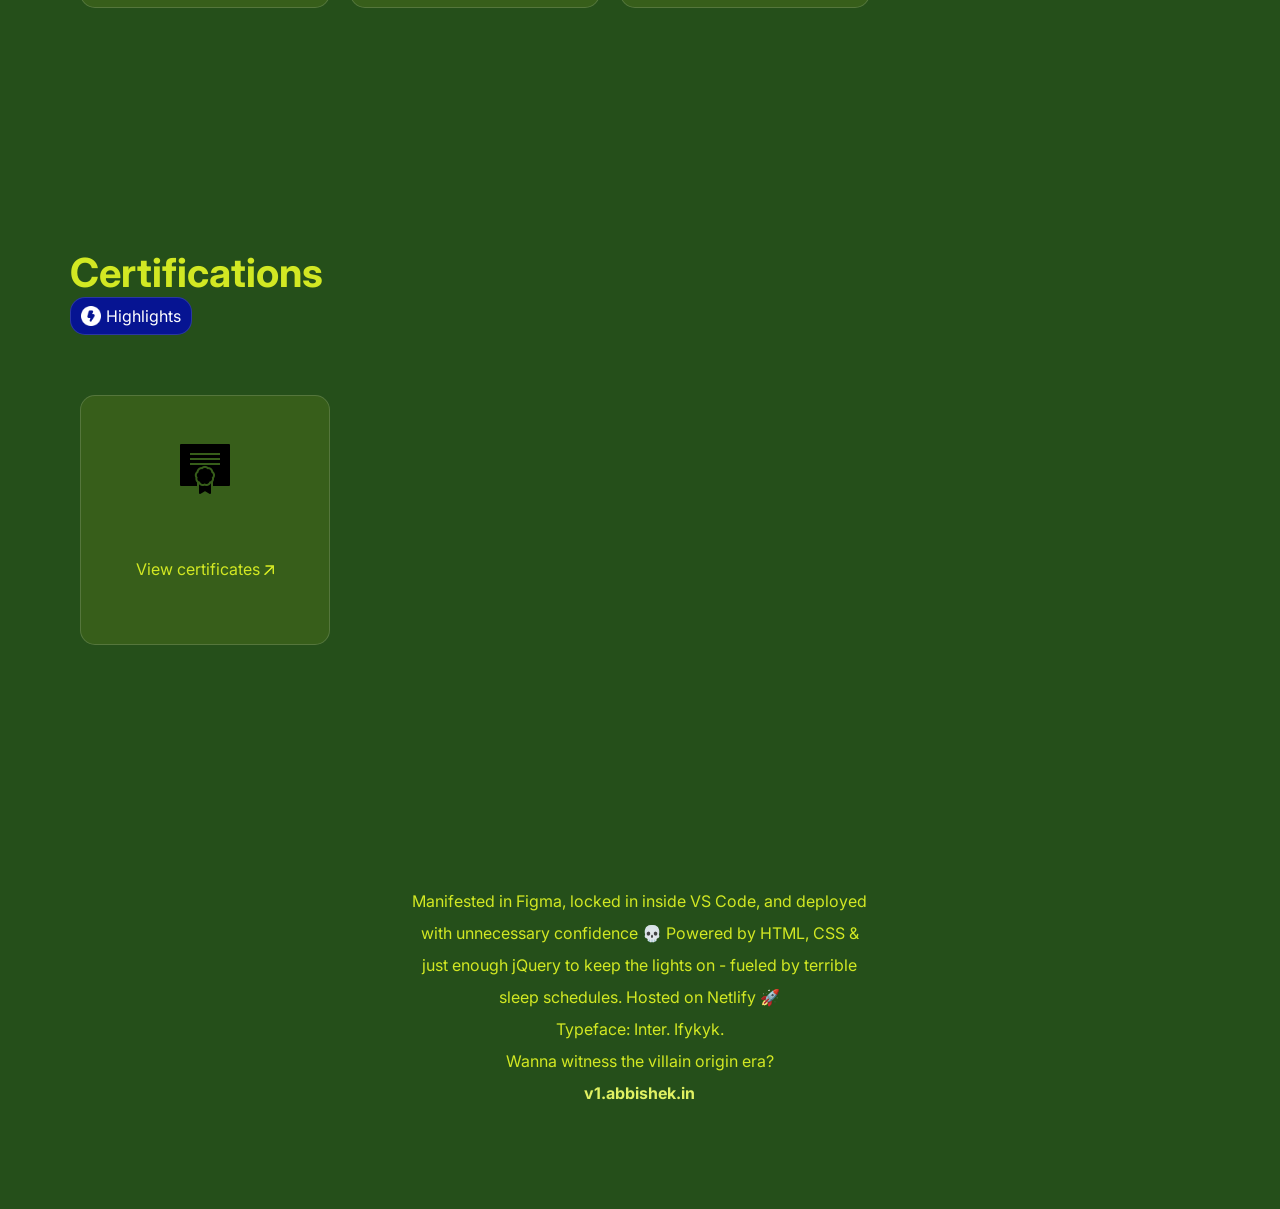
==== commit 8424f217: "new release" ====
--- a/index.html
+++ b/index.html
@@ -94,6 +94,15 @@
                 <p>Currently supporting key state-level startup initiatives at StartupTN, including BeyondTN — a program focused on taking Tamil Nadu's startups to a global stage — and the TN SC/ST Startup Fund, an initiative driving inclusive entrepreneurship across the state. Day-to-day responsibilities include preparing program reports, coordinating meetings, tracking initiative progress, and contributing to the operational backbone that keeps these programs running.</p>
             </div>
         </a>
+        <a href="https://socialsailor.co/" target="_blank" class="exp">
+            <div class="exp-period">
+                <p>Jun 2026 - Present</p>
+            </div>
+            <div class="exp-details">
+                <p>City Head - Chennai · Social Sailor&nbsp;<img src="images/right-arrow.png" alt="right-arrow" /></p>
+                <p>Currently leading Chennai as City Head at Social Sailor, a flagship venture under Social Sailor Entertainment LLP, owning city-level operations and growth. Day-to-day responsibilities include managing event-day execution across venues, hiring and allocating Hosts, Pro-Hosts, and Volunteers, coordinating vendors and inventory, scheduling events on ticketing platforms, and preparing the city P&L and weekly reports.</p>
+            </div>
+        </a>
         <!-- <a href="https://eventualhq.netlify.app/" target="_blank" class="exp">
             <div class="exp-period">
                 <p>Jan 2024 - Present</p>
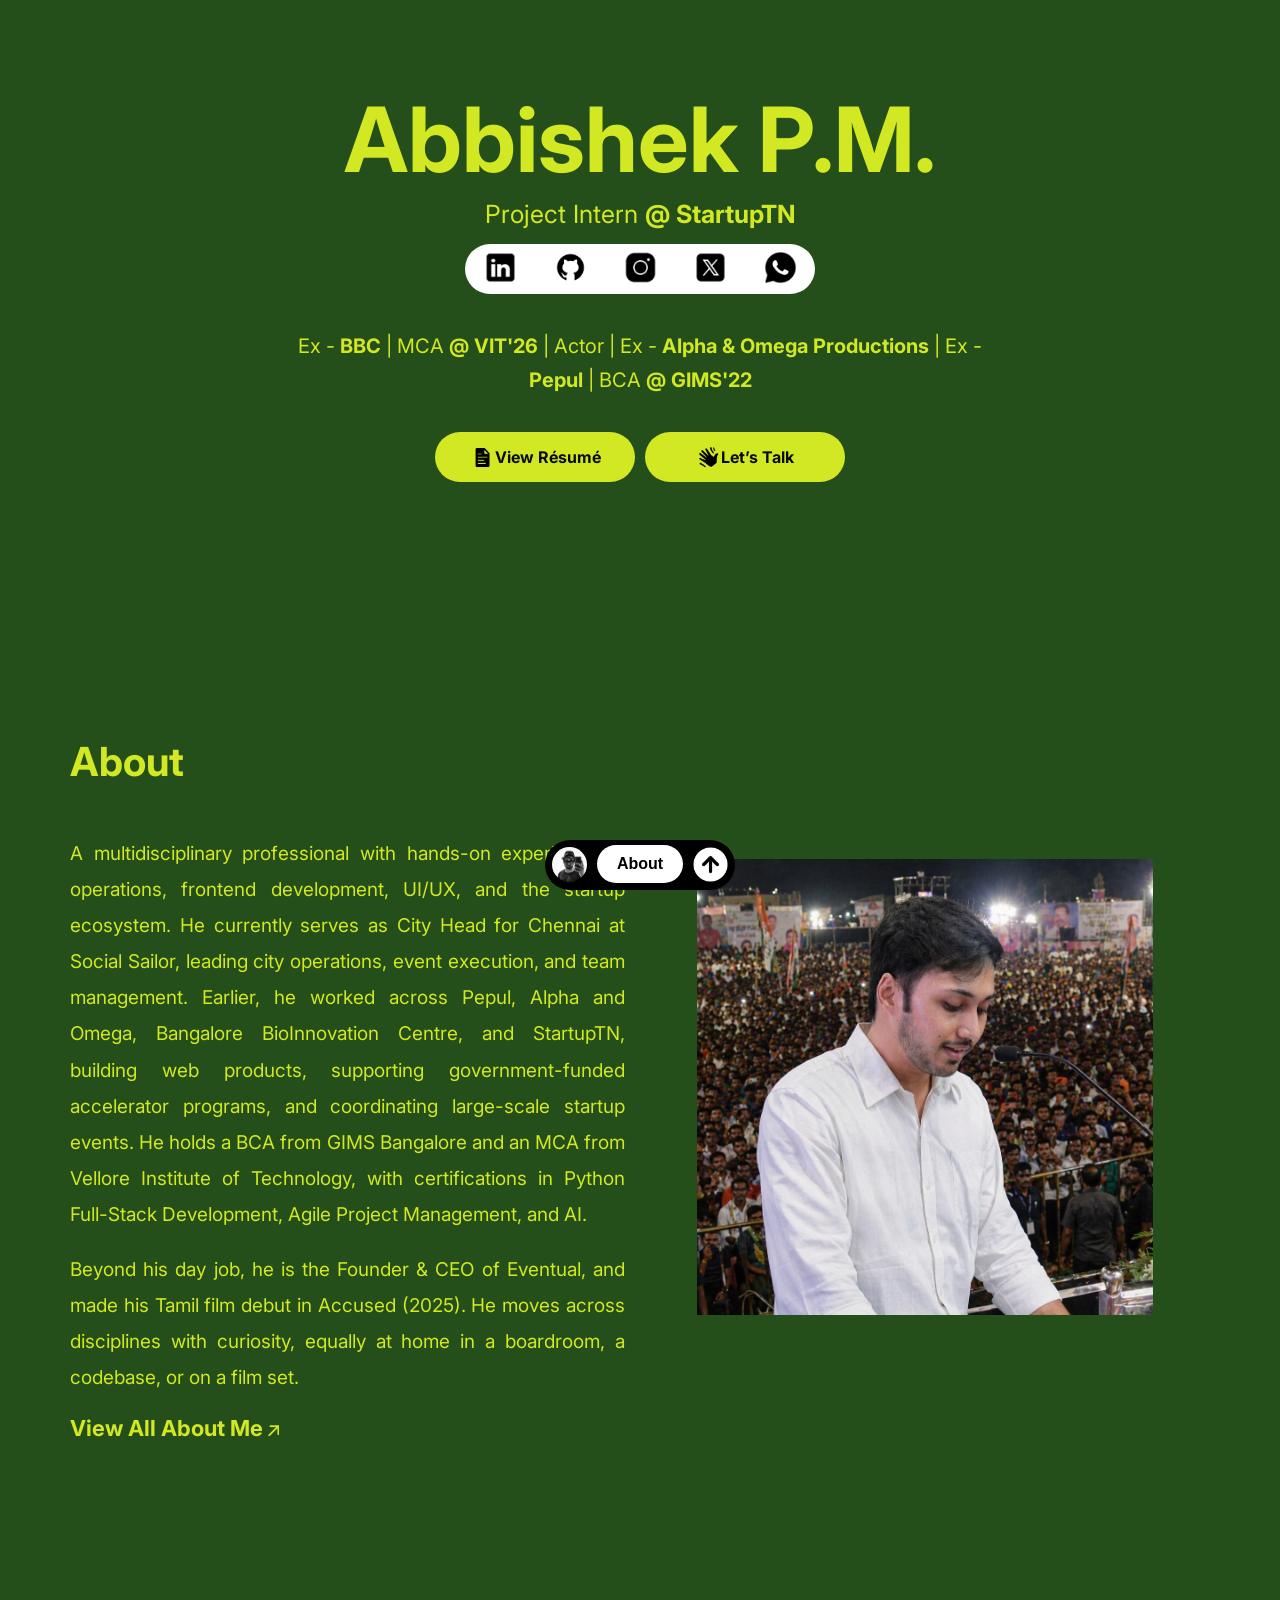
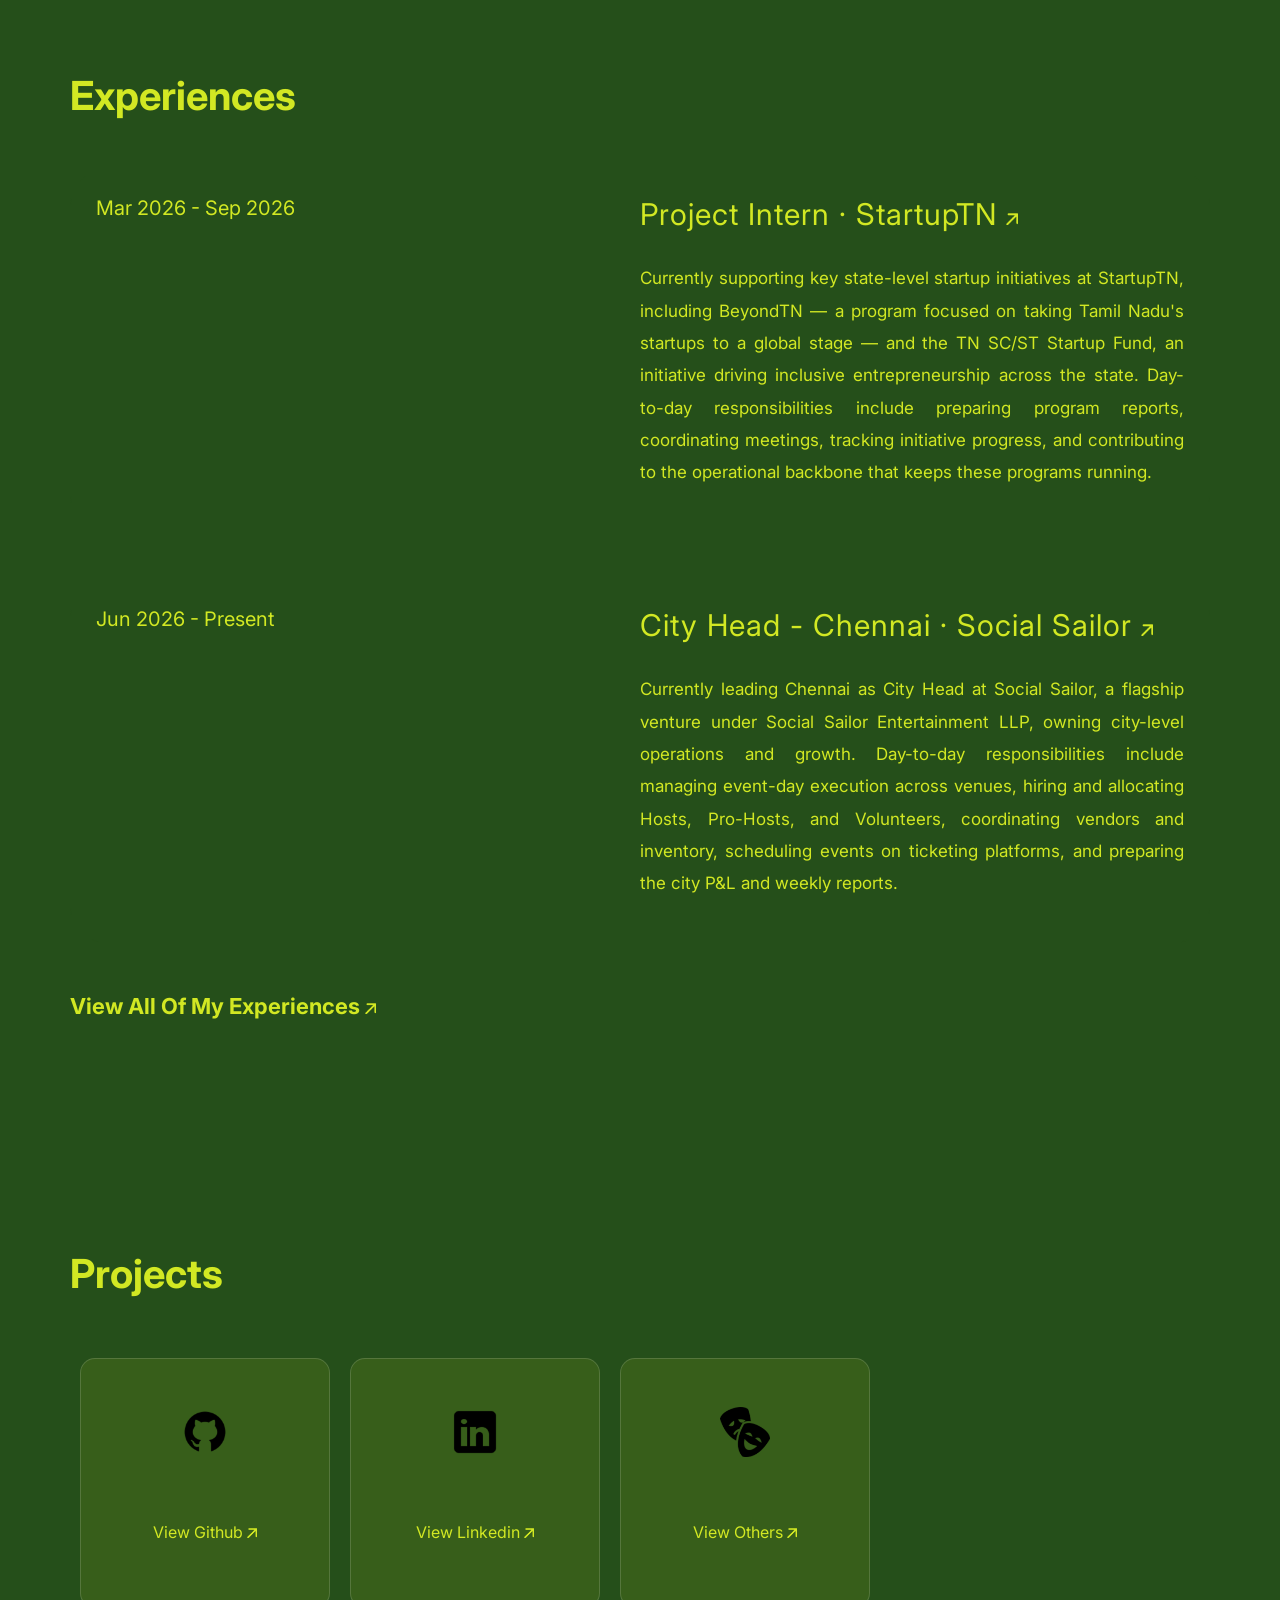
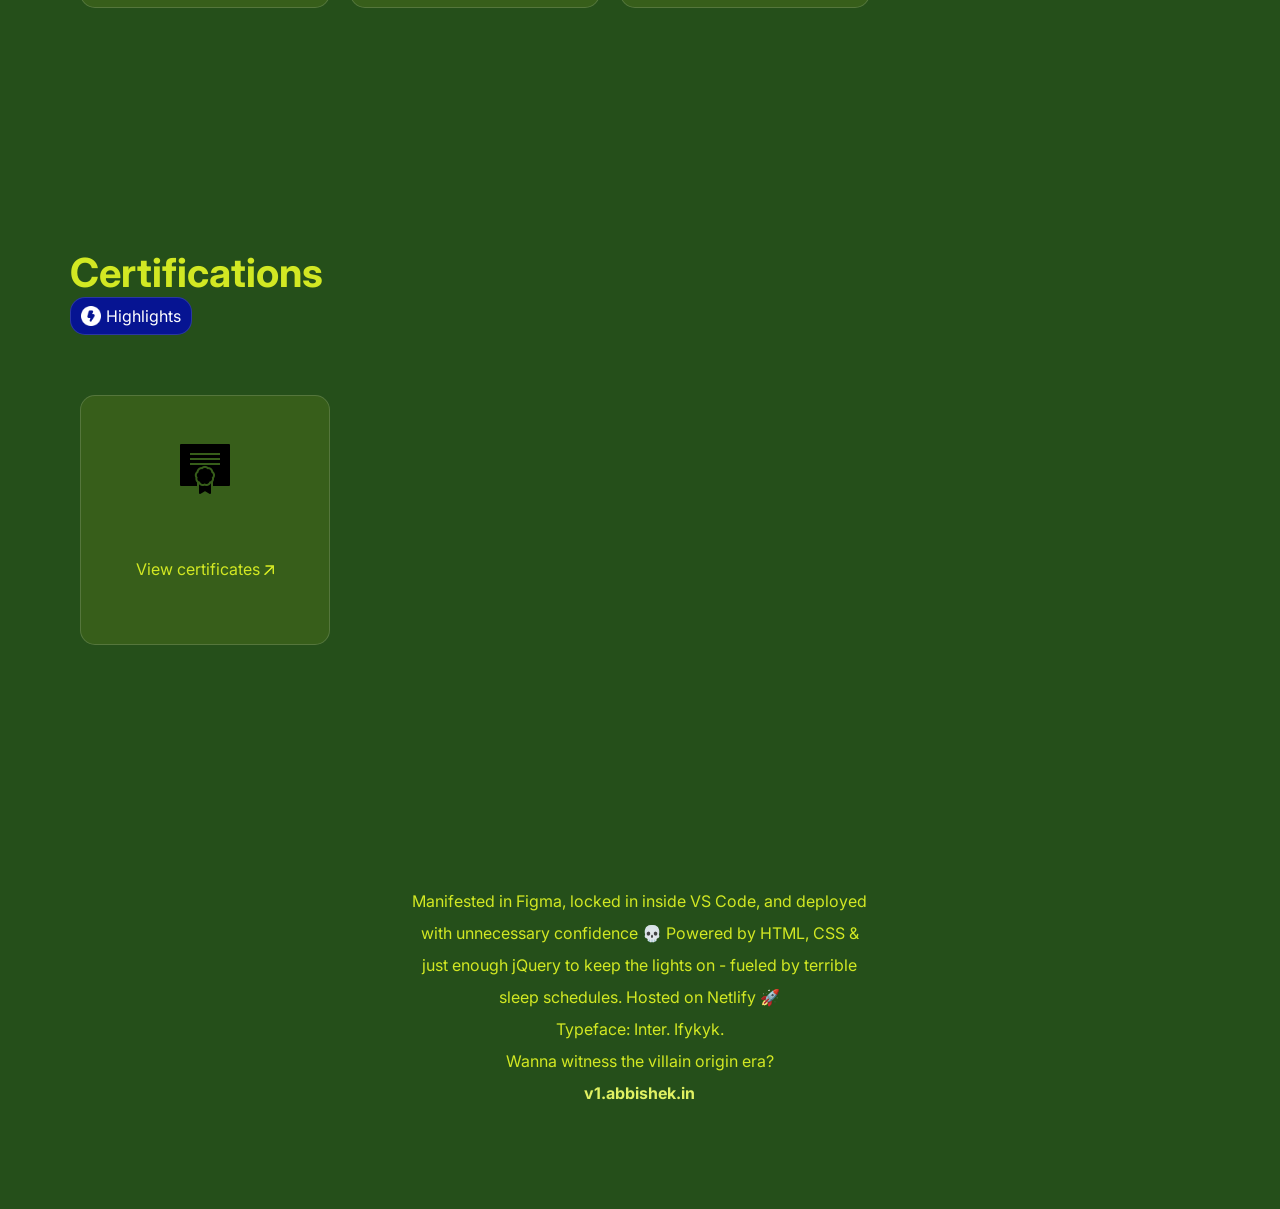
==== commit 5954d57c: "new release" ====
--- a/index.html
+++ b/index.html
@@ -87,7 +87,7 @@
         <h3 id="experience">Experiences</h3>
         <a href="https://startuptn.in/" target="_blank" class="exp">
             <div class="exp-period">
-                <p>Mar 2026 - Present</p>
+                <p>Mar 2026 - Sep 2026</p>
             </div>
             <div class="exp-details">
                 <p>Project Intern · StartupTN&nbsp;<img src="images/right-arrow.png" alt="right-arrow" /></p>
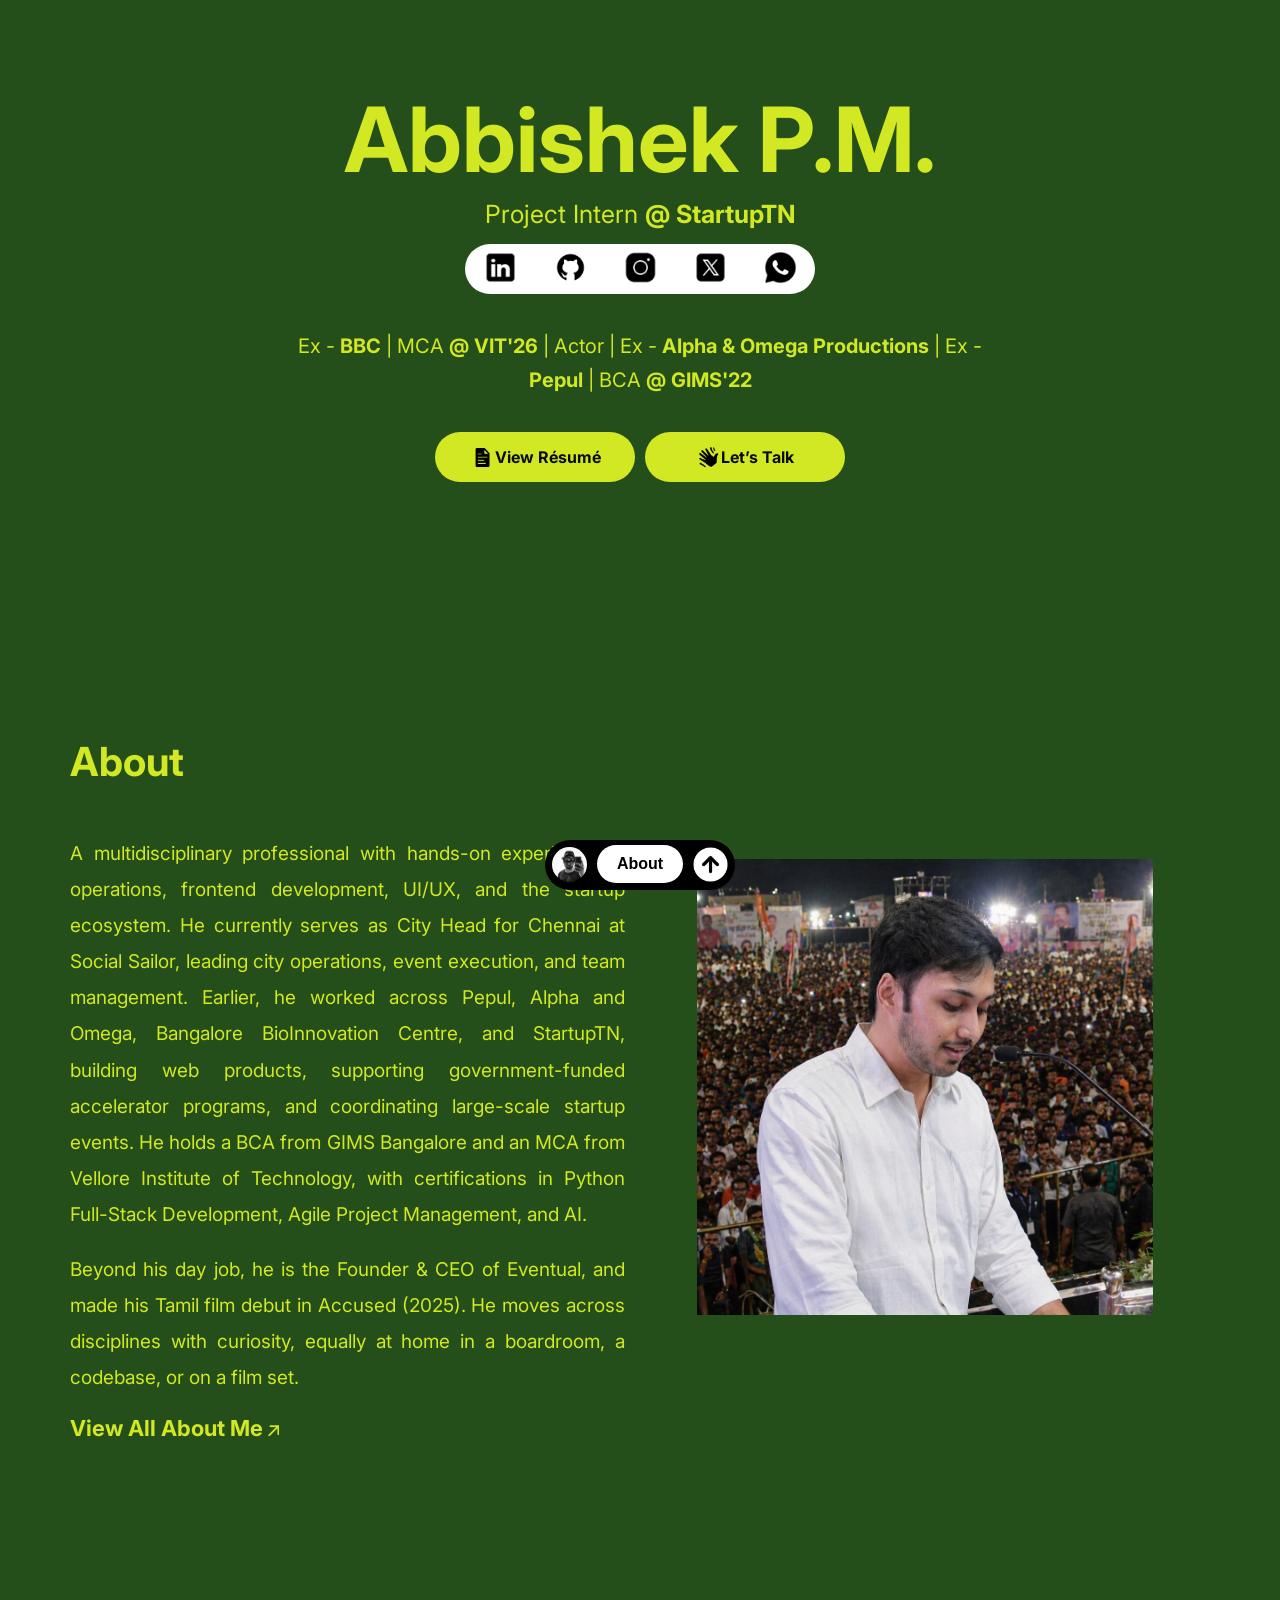
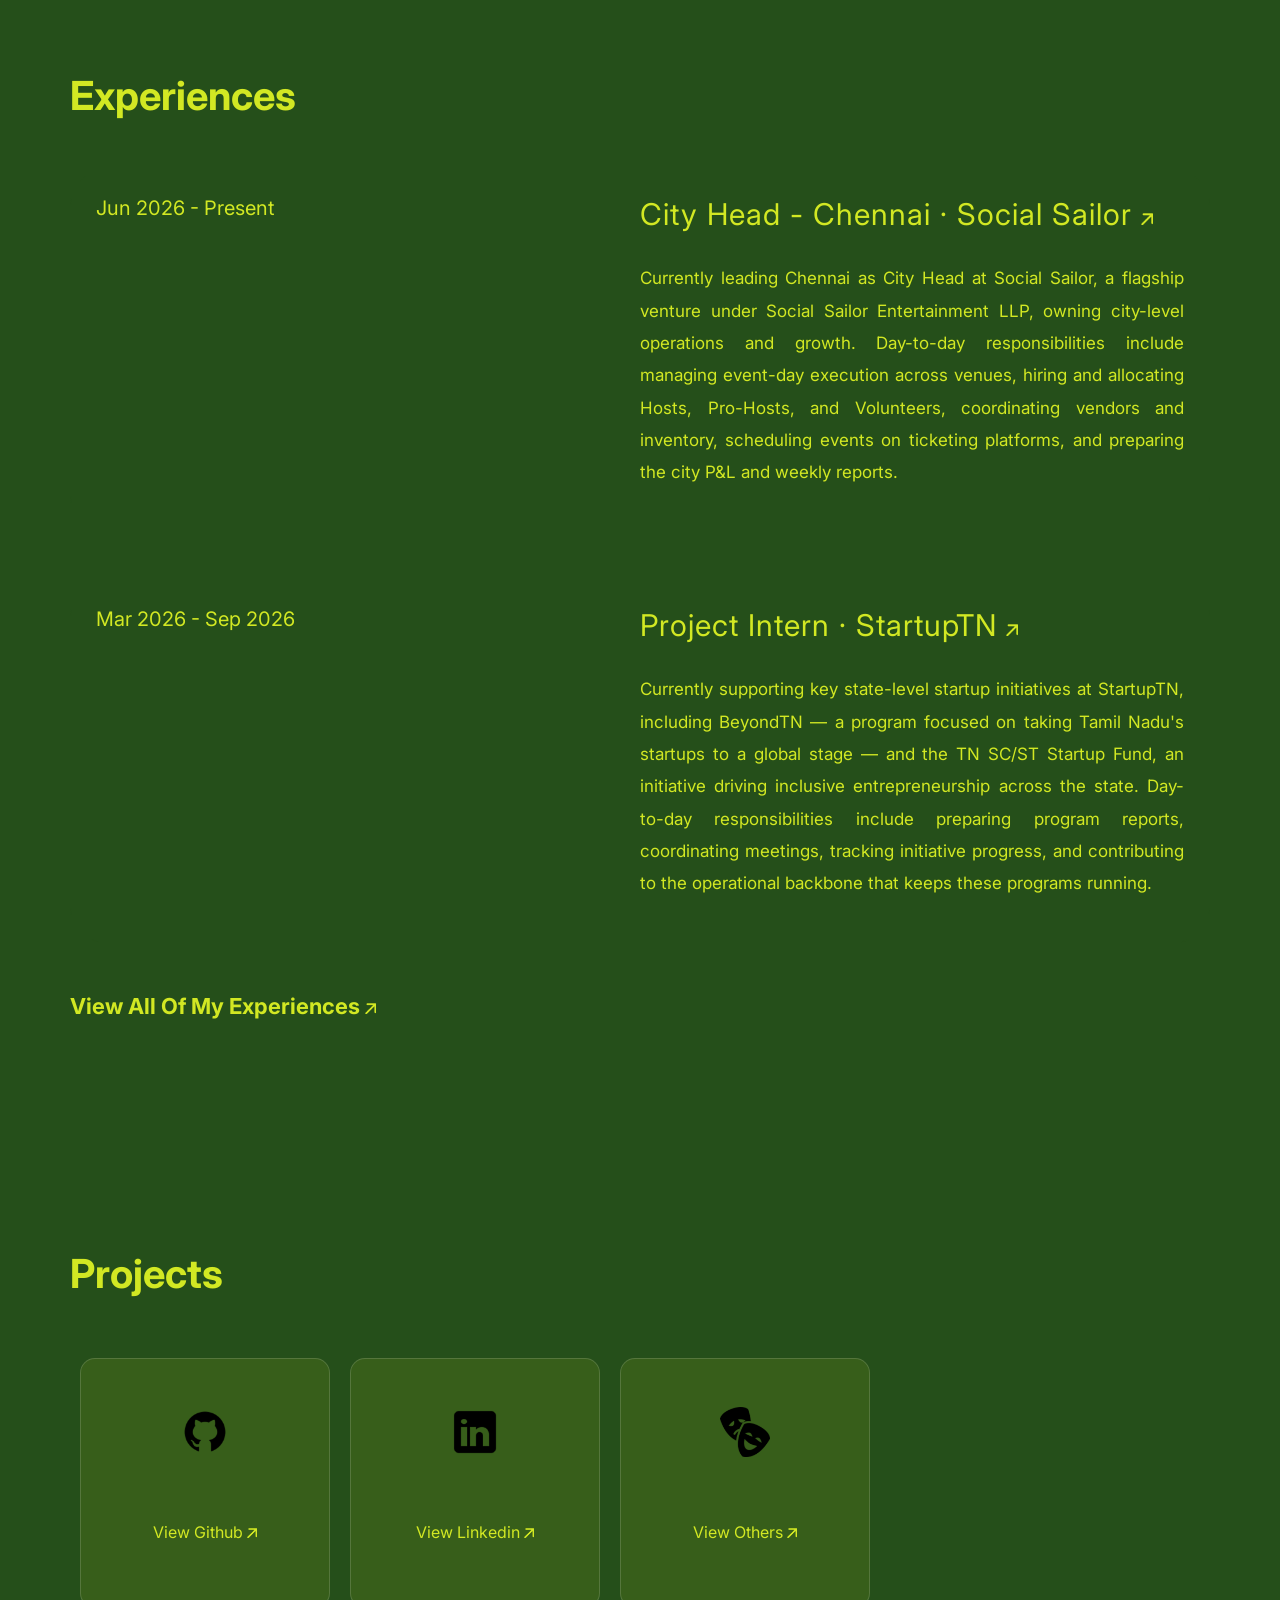
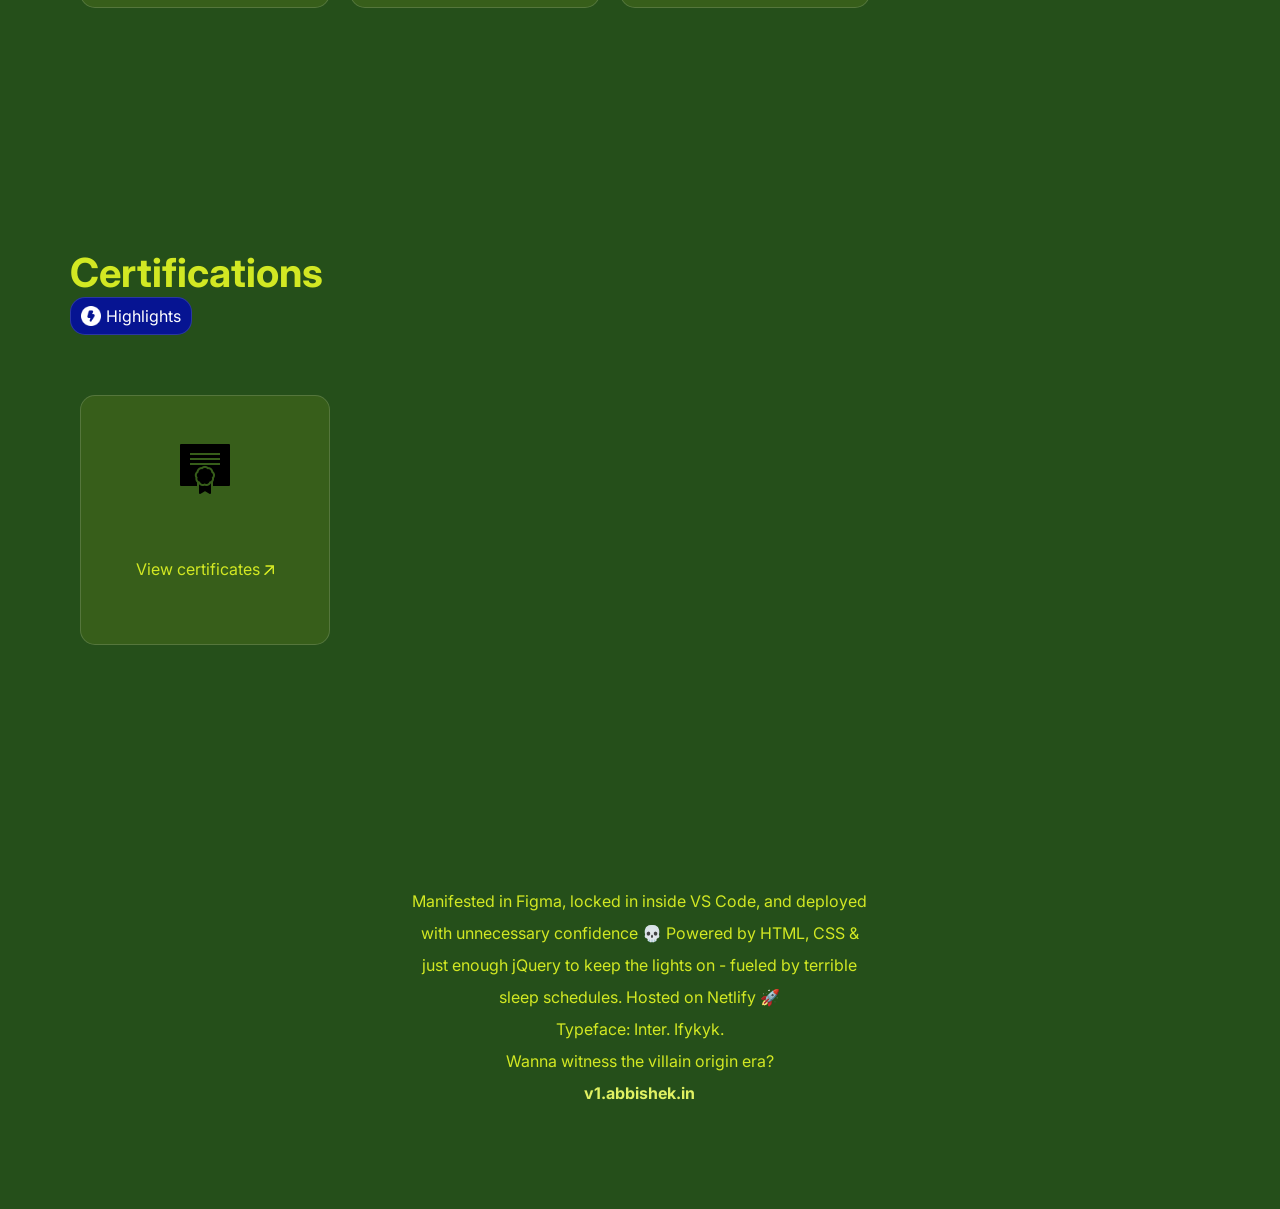
==== commit b20f2b50: "new release" ====
--- a/index.html
+++ b/index.html
@@ -85,6 +85,15 @@
     </section>
     <section class="boxed-up third-section">
         <h3 id="experience">Experiences</h3>
+        <a href="https://socialsailor.co/" target="_blank" class="exp">
+            <div class="exp-period">
+                <p>Jun 2026 - Present</p>
+            </div>
+            <div class="exp-details">
+                <p>City Head - Chennai · Social Sailor&nbsp;<img src="images/right-arrow.png" alt="right-arrow" /></p>
+                <p>Currently leading Chennai as City Head at Social Sailor, a flagship venture under Social Sailor Entertainment LLP, owning city-level operations and growth. Day-to-day responsibilities include managing event-day execution across venues, hiring and allocating Hosts, Pro-Hosts, and Volunteers, coordinating vendors and inventory, scheduling events on ticketing platforms, and preparing the city P&L and weekly reports.</p>
+            </div>
+        </a>
         <a href="https://startuptn.in/" target="_blank" class="exp">
             <div class="exp-period">
                 <p>Mar 2026 - Sep 2026</p>
@@ -92,15 +101,6 @@
             <div class="exp-details">
                 <p>Project Intern · StartupTN&nbsp;<img src="images/right-arrow.png" alt="right-arrow" /></p>
                 <p>Currently supporting key state-level startup initiatives at StartupTN, including BeyondTN — a program focused on taking Tamil Nadu's startups to a global stage — and the TN SC/ST Startup Fund, an initiative driving inclusive entrepreneurship across the state. Day-to-day responsibilities include preparing program reports, coordinating meetings, tracking initiative progress, and contributing to the operational backbone that keeps these programs running.</p>
-            </div>
-        </a>
-        <a href="https://socialsailor.co/" target="_blank" class="exp">
-            <div class="exp-period">
-                <p>Jun 2026 - Present</p>
-            </div>
-            <div class="exp-details">
-                <p>City Head - Chennai · Social Sailor&nbsp;<img src="images/right-arrow.png" alt="right-arrow" /></p>
-                <p>Currently leading Chennai as City Head at Social Sailor, a flagship venture under Social Sailor Entertainment LLP, owning city-level operations and growth. Day-to-day responsibilities include managing event-day execution across venues, hiring and allocating Hosts, Pro-Hosts, and Volunteers, coordinating vendors and inventory, scheduling events on ticketing platforms, and preparing the city P&L and weekly reports.</p>
             </div>
         </a>
         <!-- <a href="https://eventualhq.netlify.app/" target="_blank" class="exp">
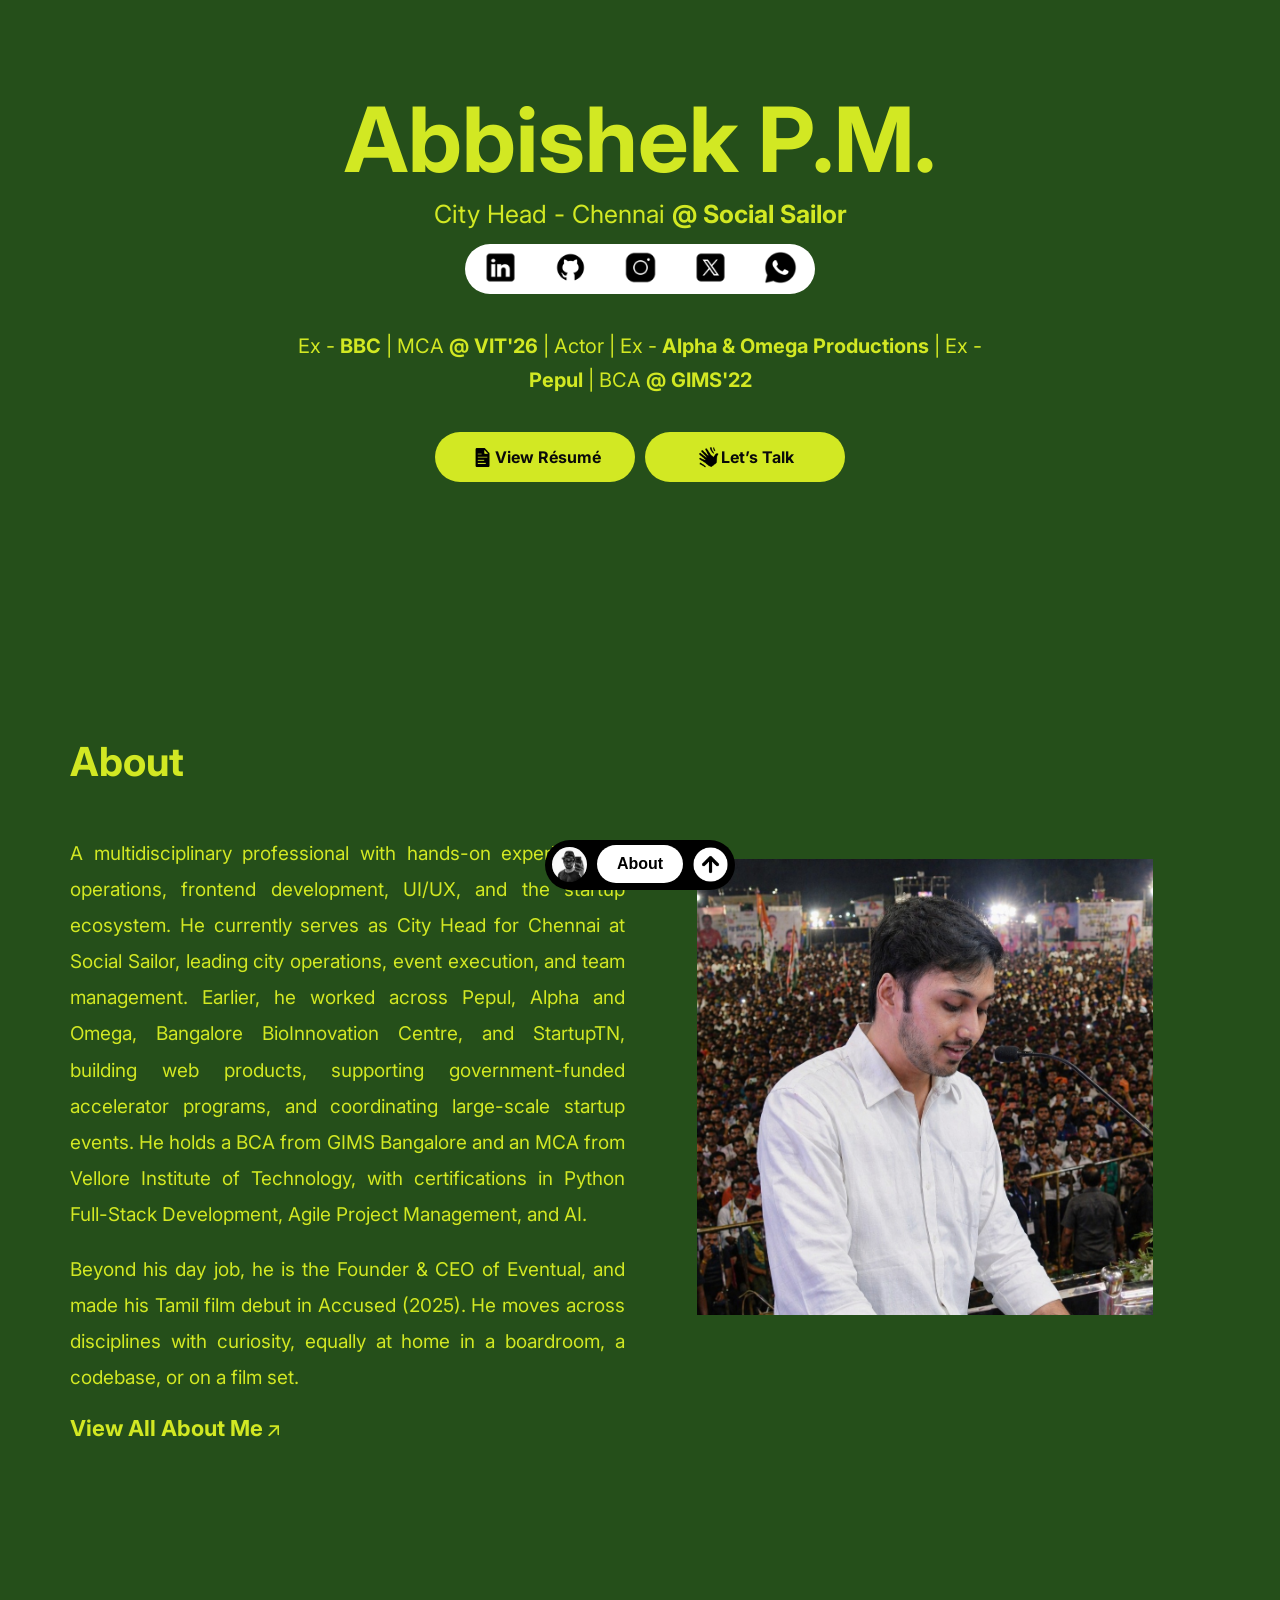
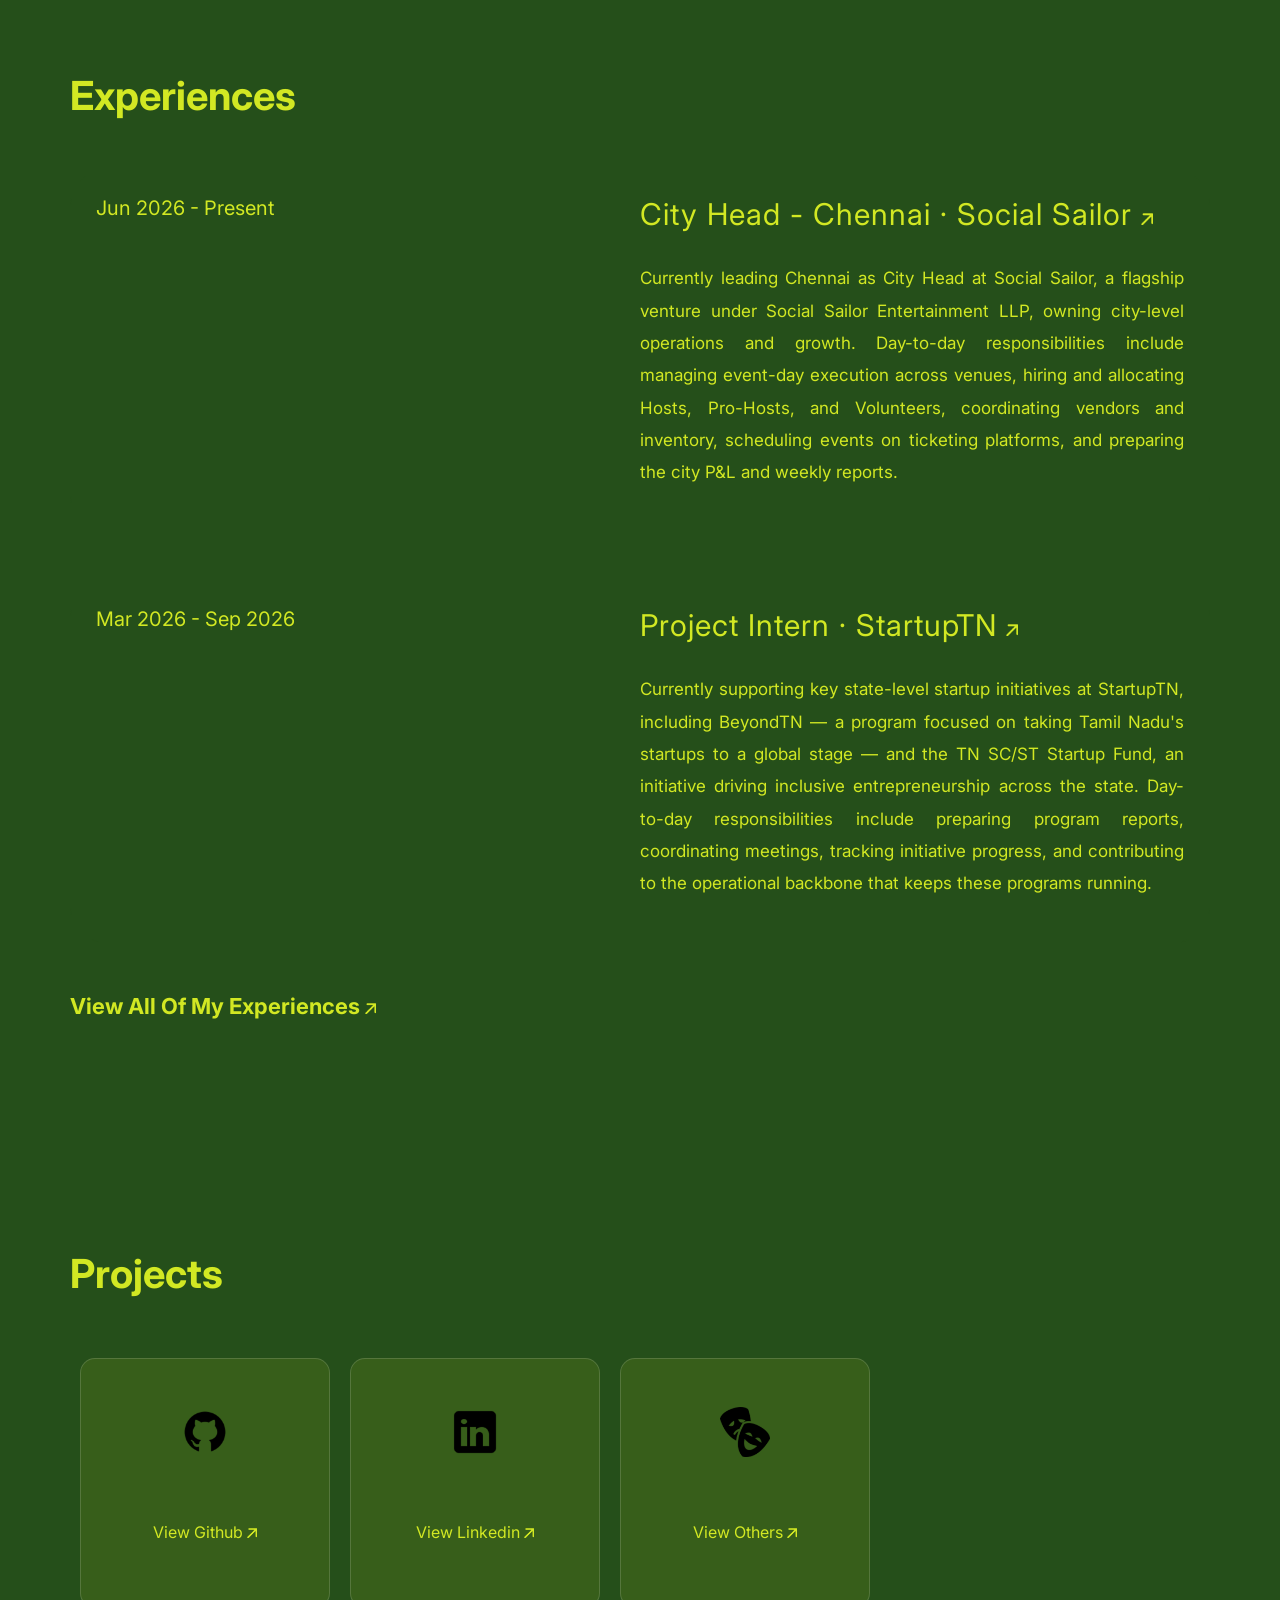
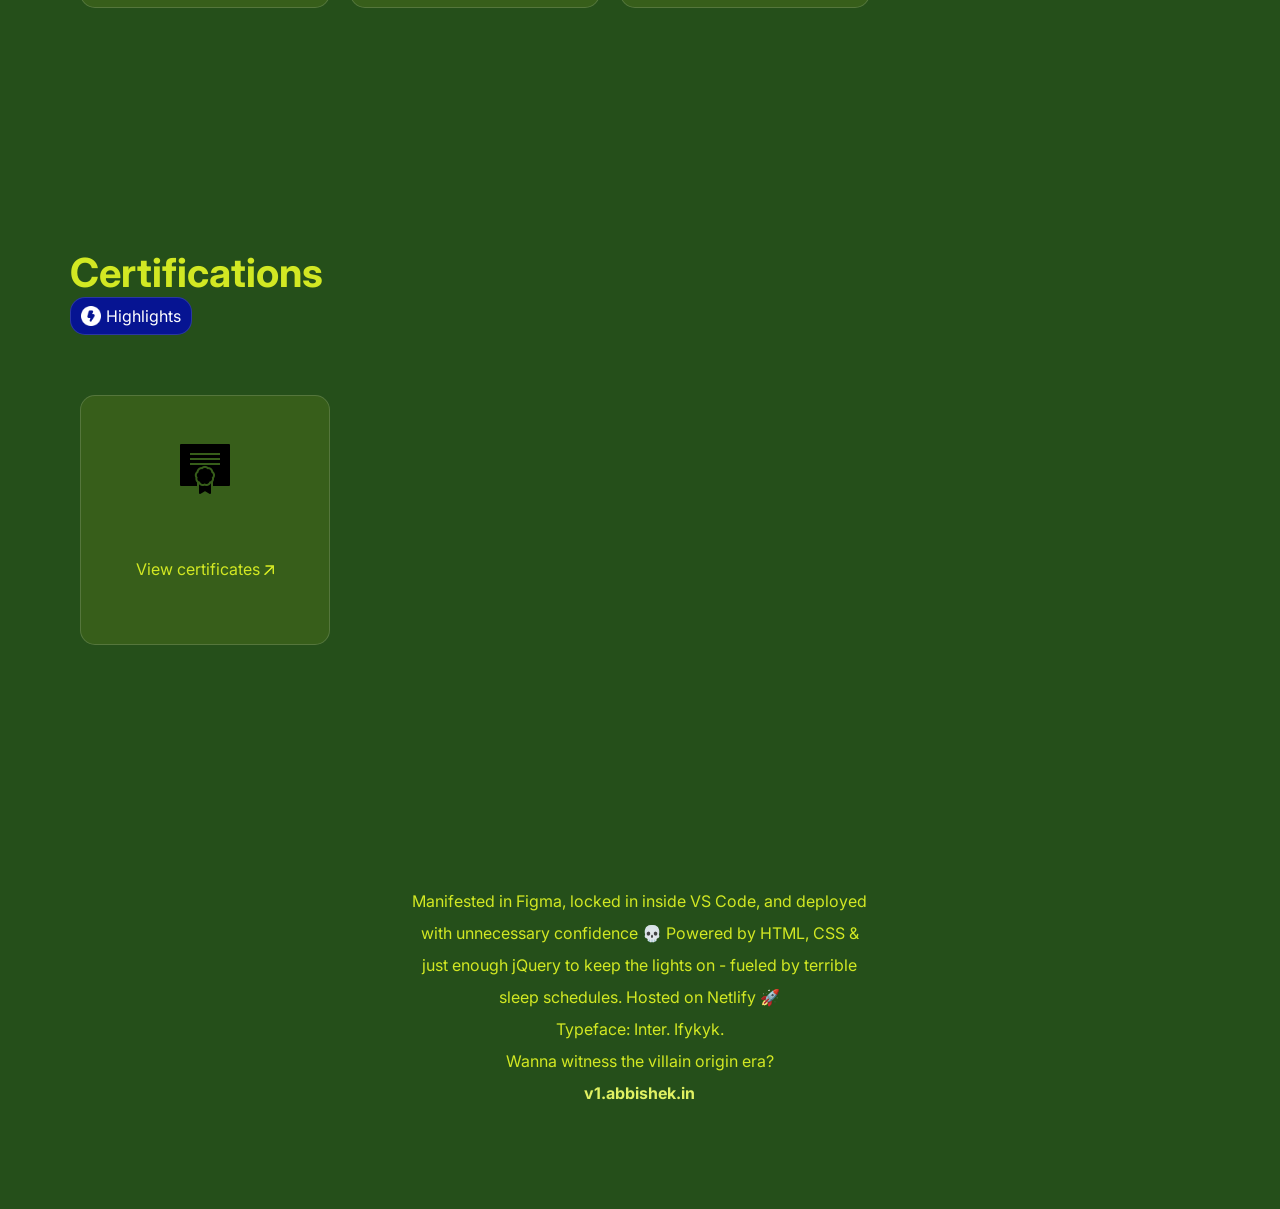
==== commit d686fa42: "new release" ====
--- a/index.html
+++ b/index.html
@@ -58,7 +58,7 @@
     </header>
     <section class="boxed-up first-section">
         <h1 id="home">Abbishek P.M.</h1>
-        <p class="designation">Project Intern <a href="https://startuptn.in/" target="_blank">@ StartupTN</a></p>
+        <p class="designation">City Head - Chennai <a href="https://startuptn.in/" target="_blank">@ Social Sailor</a></p>
         <div class="contact-content">
             <a href="https://www.linkedin.com/in/abbishekprabhu" target="_blank"><img src="images/linkedin.png" alt="Linkedin" draggable="false" /></a>
             <a href="https://www.github.com/abbishekprabhu" target="_blank"><img src="images/github.png" alt="GitHub" draggable="false" /></a>
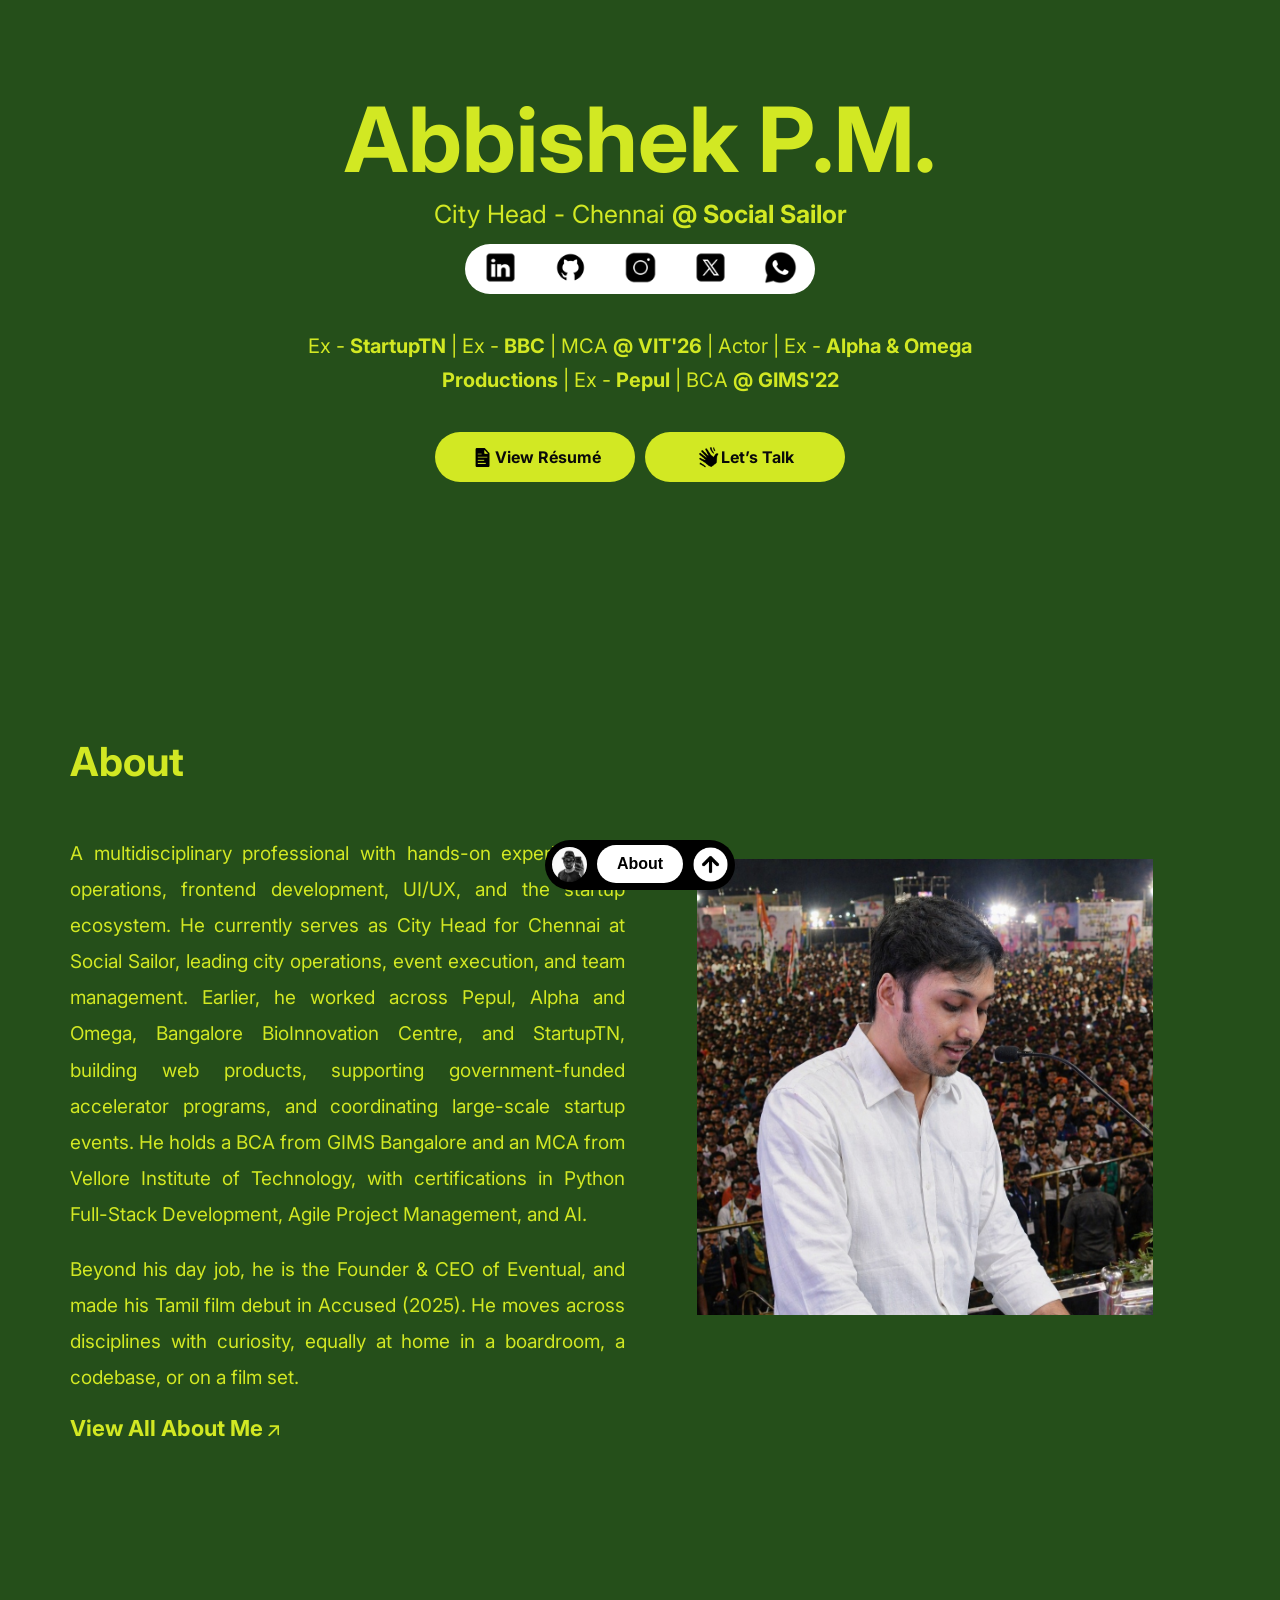
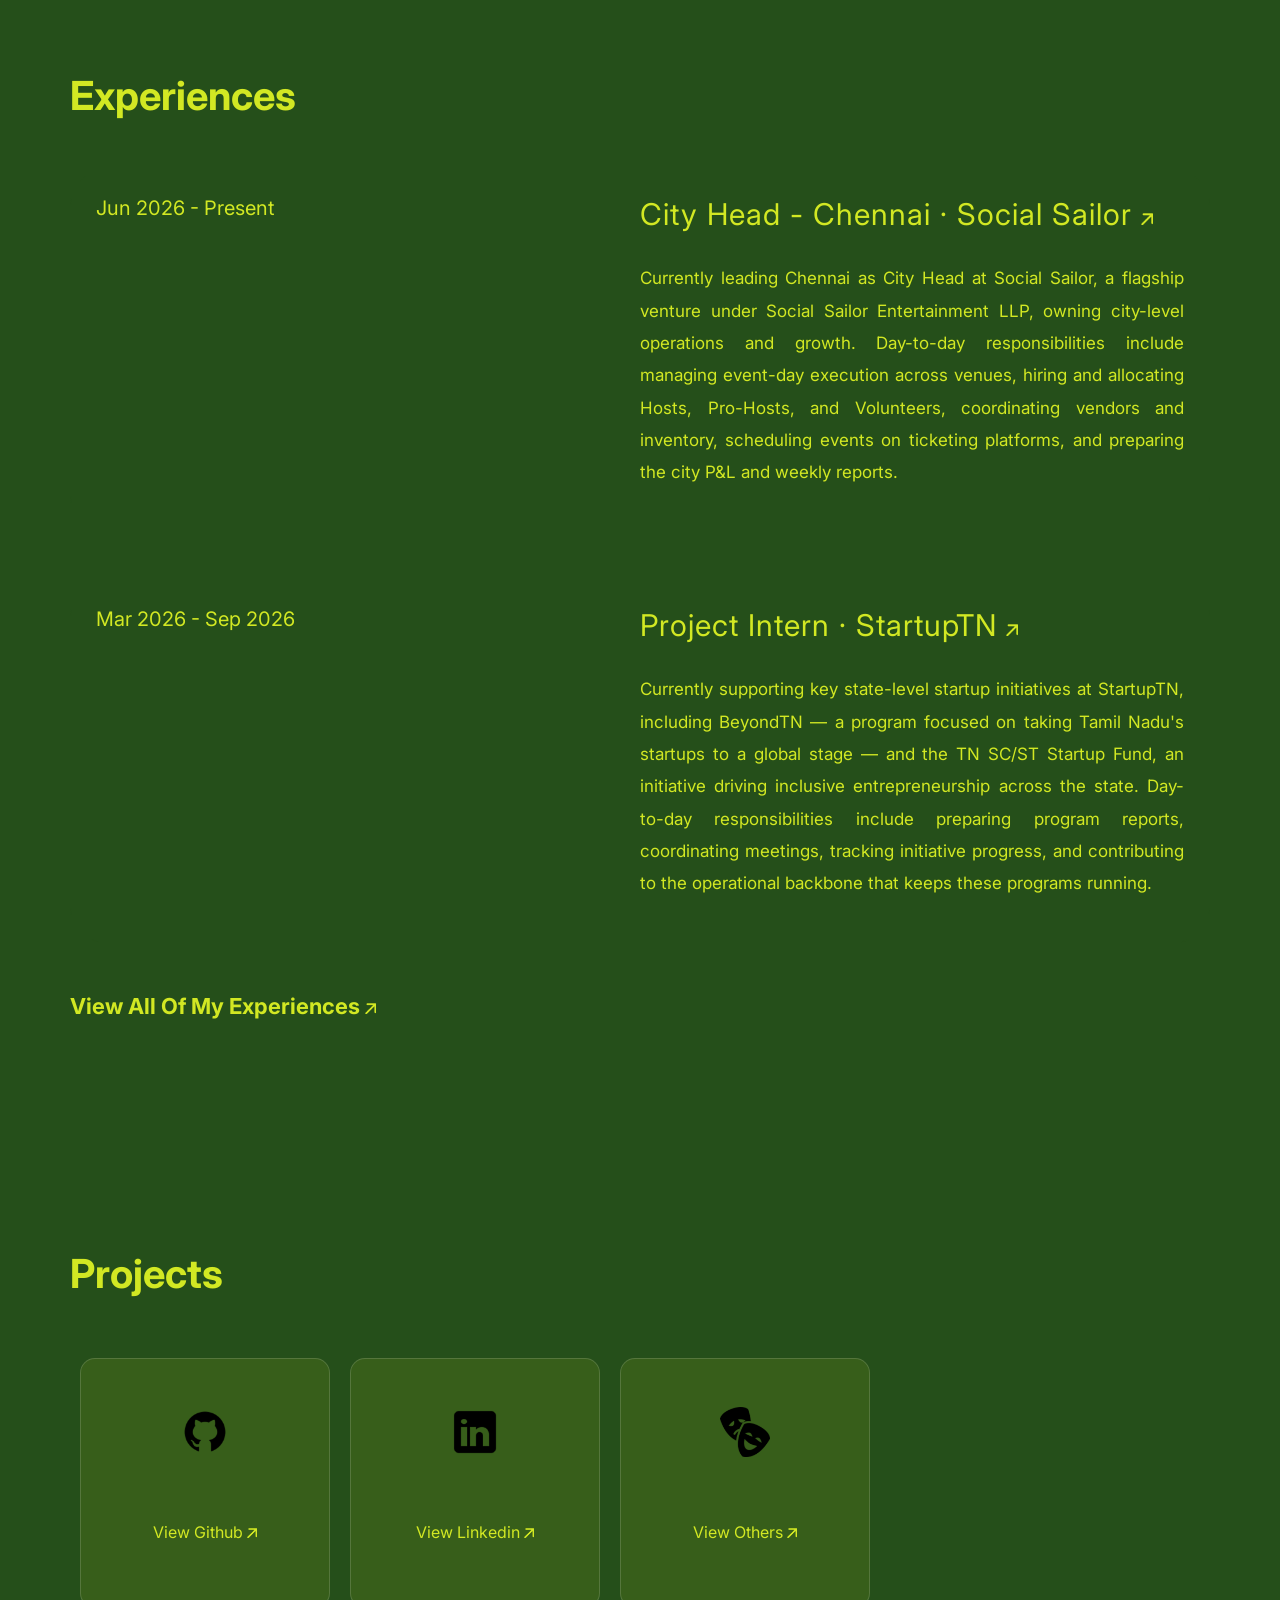
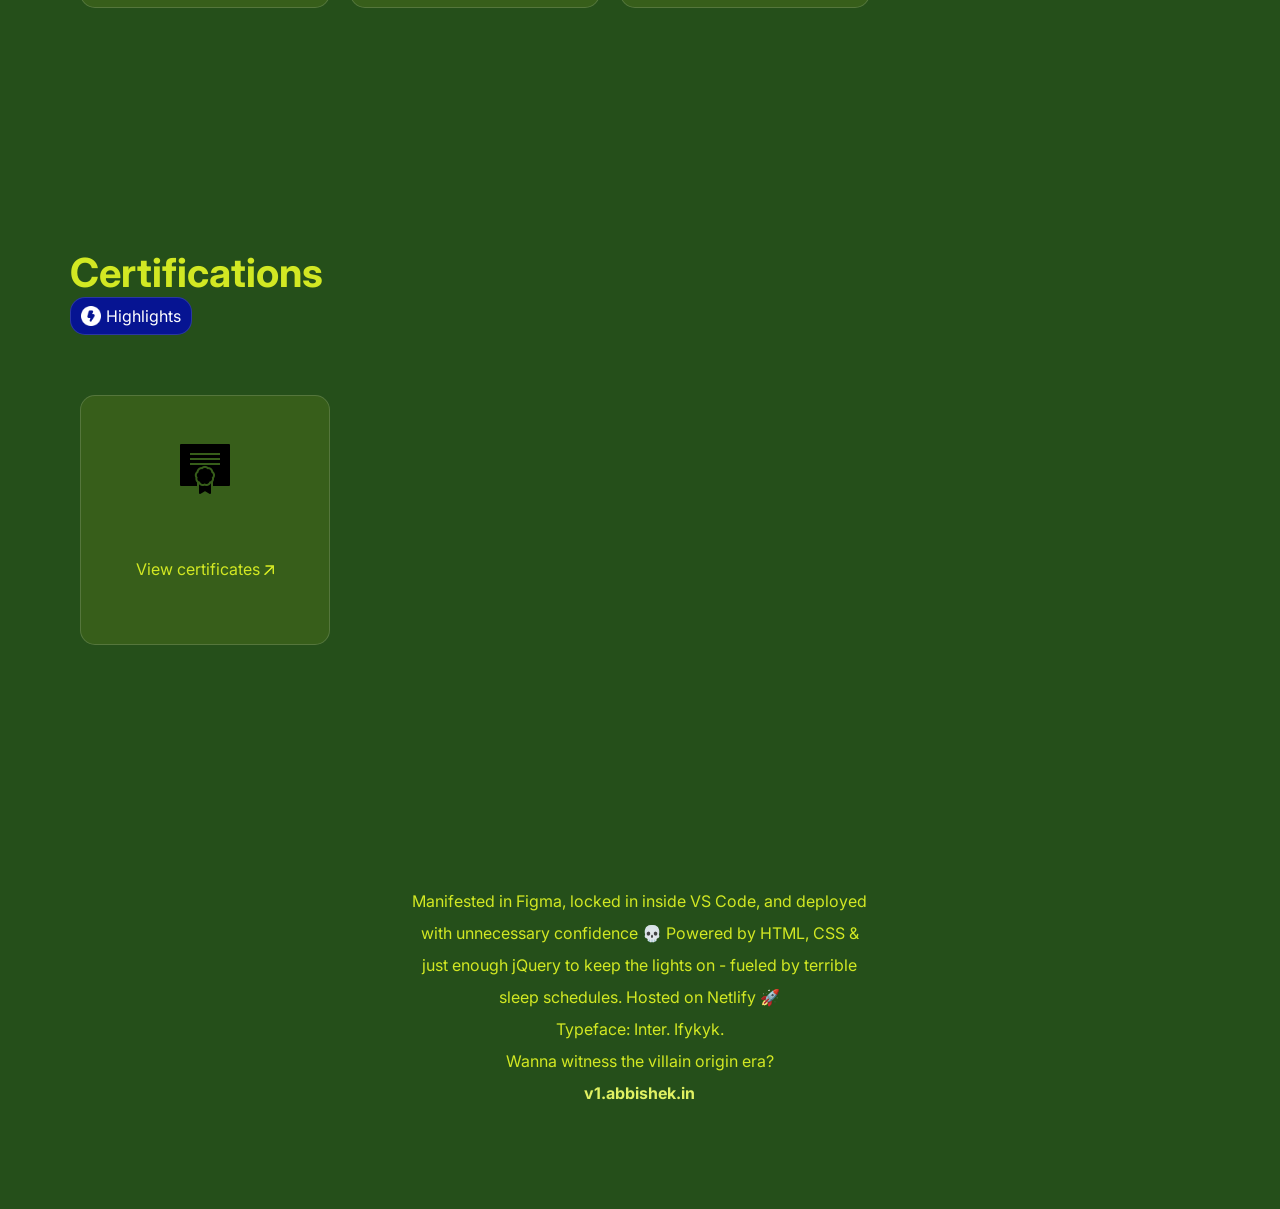
==== commit d8ffb2a1: "new release" ====
--- a/index.html
+++ b/index.html
@@ -58,7 +58,7 @@
     </header>
     <section class="boxed-up first-section">
         <h1 id="home">Abbishek P.M.</h1>
-        <p class="designation">City Head - Chennai <a href="https://startuptn.in/" target="_blank">@ Social Sailor</a></p>
+        <p class="designation">City Head - Chennai <a href="https://socialsailor.co/" target="_blank">@ Social Sailor</a></p>
         <div class="contact-content">
             <a href="https://www.linkedin.com/in/abbishekprabhu" target="_blank"><img src="images/linkedin.png" alt="Linkedin" draggable="false" /></a>
             <a href="https://www.github.com/abbishekprabhu" target="_blank"><img src="images/github.png" alt="GitHub" draggable="false" /></a>
@@ -66,7 +66,7 @@
             <a href="https://www.x.com/abbishekoffl" target="_blank"><img src="images/x-twitter.png" alt="x-twitter" draggable="false" /></a>
             <a href="#" id="whatsapp" target="_blank"><img src="images/whatsapp.png" alt="whatsapp" draggable="false" /></a>
         </div>
-        <p class="prev-exp">Ex - <a href="https://bioinnovationcentre.com/en" target="_blank" rel="noopener noreferrer">BBC</a> | MCA <a href="https://vit.ac.in/" target="_blank">@ VIT'26</a> | Actor | Ex - <span> Alpha & Omega Productions</span> | Ex - <a href="https://www.abbishek.in/" target="_blank">Pepul</a> | BCA <a href="https://gimsedu.in/">@ GIMS'22</a></p>
+        <p class="prev-exp">Ex - <a href="https://startuptn.in/" target="_blank" rel="noopener noreferrer">StartupTN</a> | Ex - <a href="https://bioinnovationcentre.com/en" target="_blank" rel="noopener noreferrer">BBC</a> | MCA <a href="https://vit.ac.in/" target="_blank">@ VIT'26</a> | Actor | Ex - <span> Alpha & Omega Productions</span> | Ex - <a href="https://www.abbishek.in/" target="_blank">Pepul</a> | BCA <a href="https://gimsedu.in/">@ GIMS'22</a></p>
         <div class="main-contact-links">
             <a href="Abbishek_Resume_Updated_24092026.pdf" target="_blank"><img src="images/resume.png" alt="Resume"><p>View Résumé</p></a>
             <a href="#" id="gmail" target="_blank"><img src="images/gmail.png" alt="Gmail"><p>Let’s Talk</p></a>
